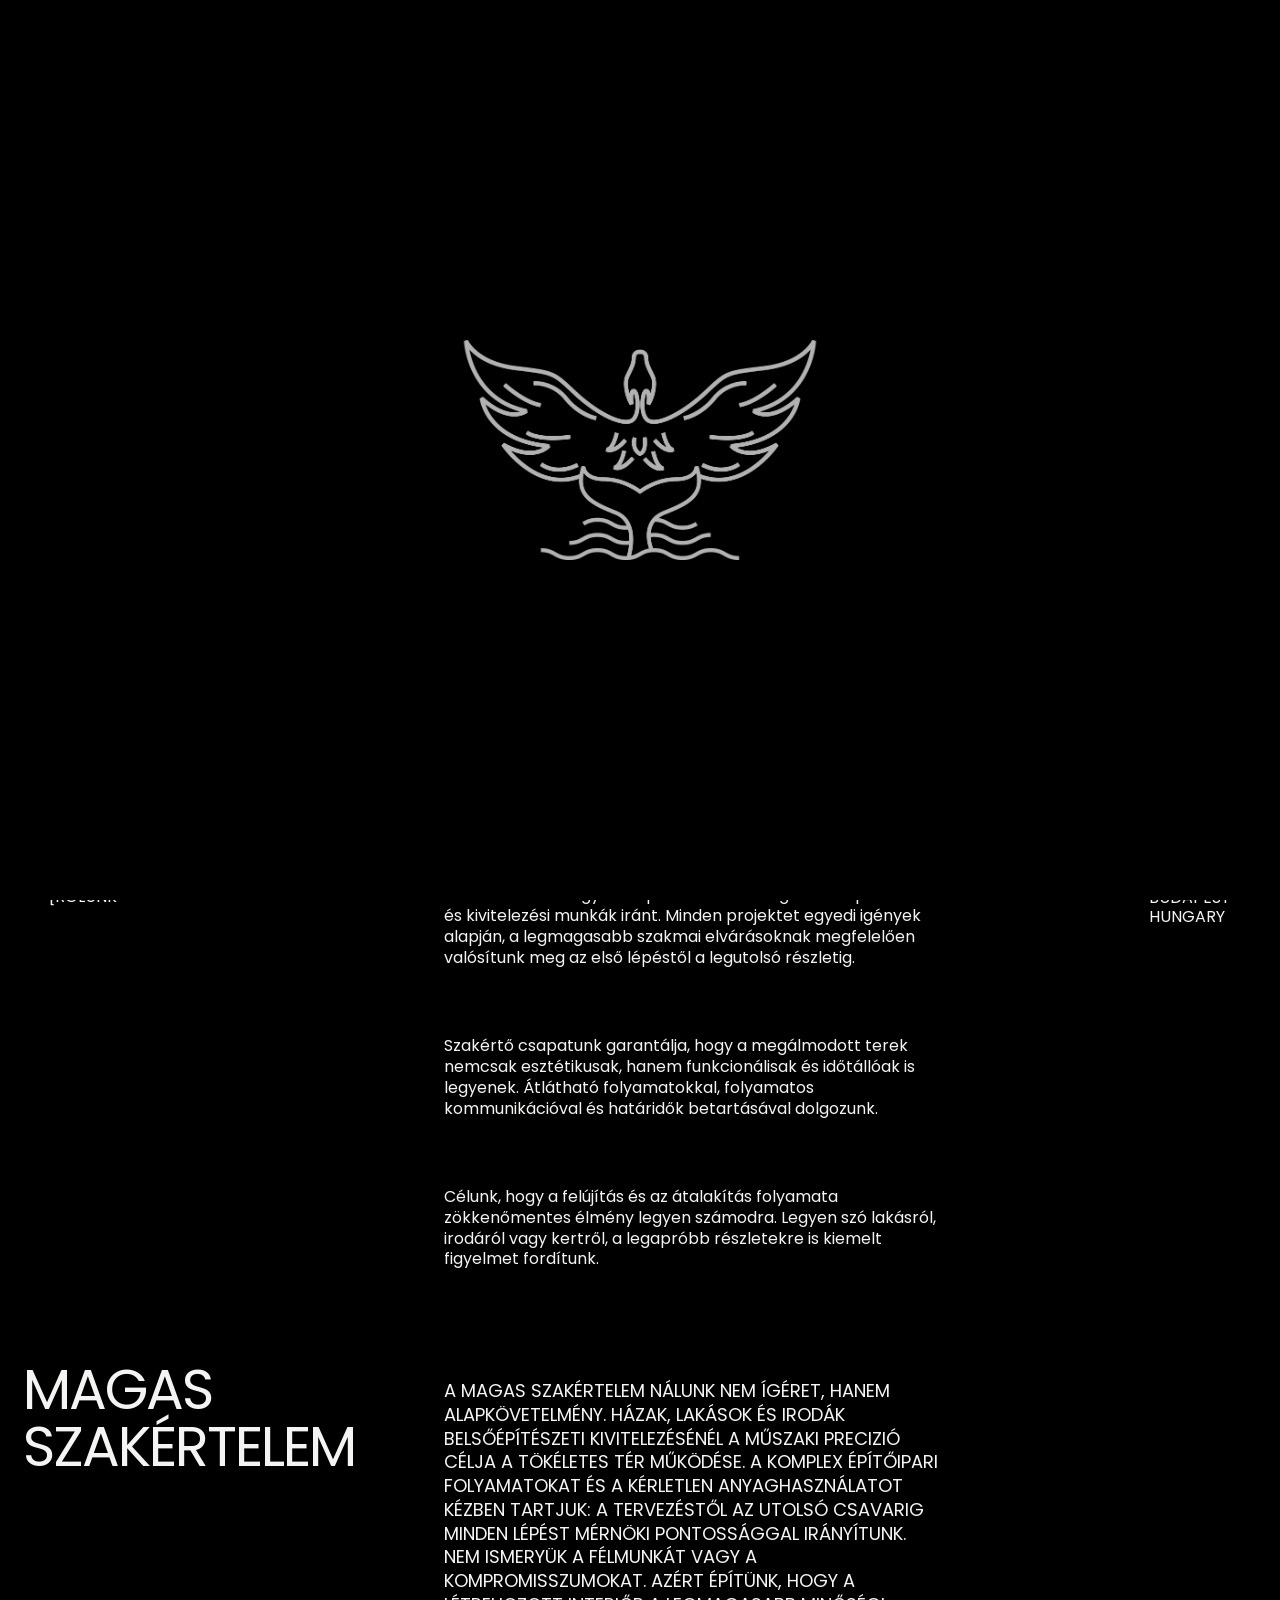
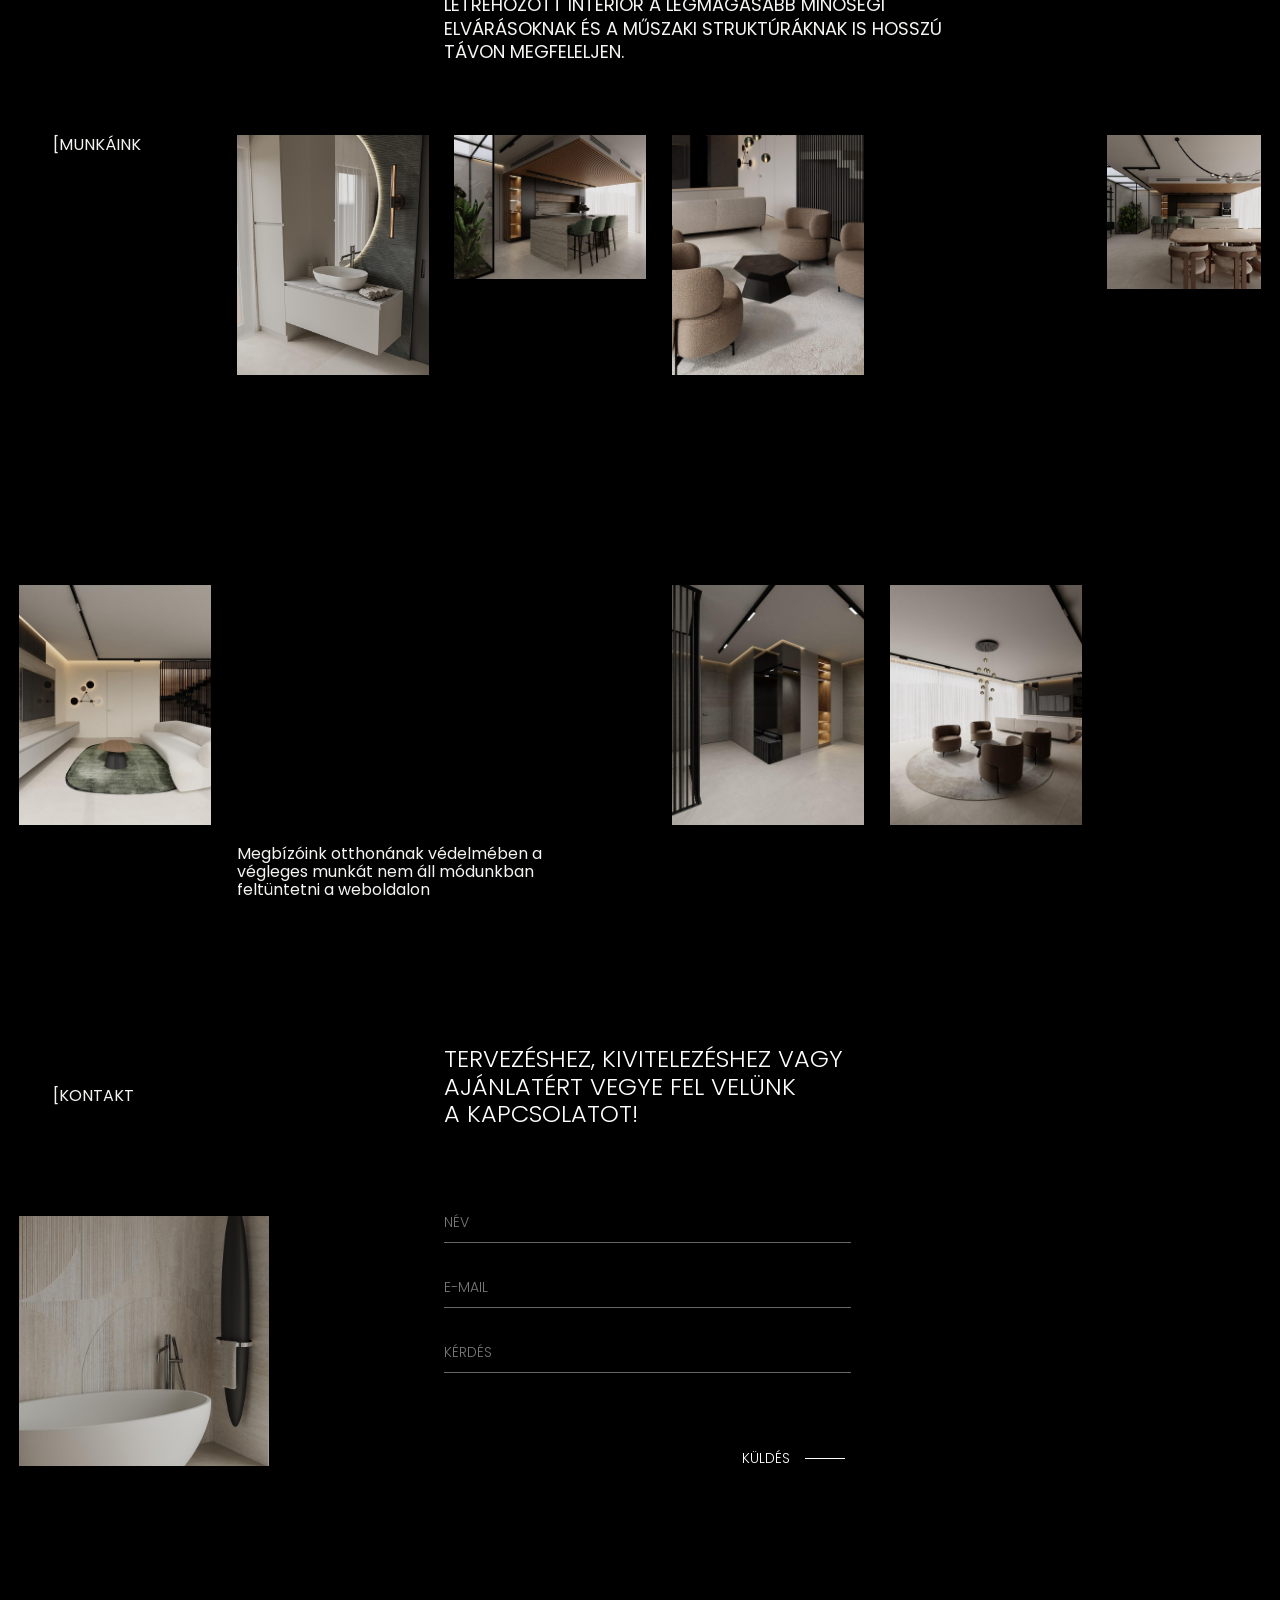
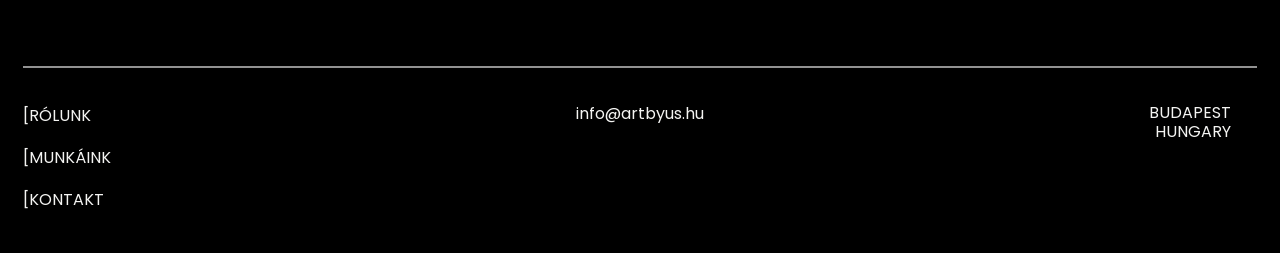
==== index.html @ 6875c6fa "preloader_size_change" ====
<!doctype html>
<html lang="hu">
  <head>
    <meta charset="UTF-8" />
    <meta name="viewport" content="width=device-width, initial-scale=1.0" />
    <meta name="theme-color" content="#000000" />
    <meta
      name="description"
      content="Prémium belsőépítészeti és kivitelezési munkák."
    />
    <title>Artbyus — Kivitelezés</title>
    <link rel="preconnect" href="https://fonts.googleapis.com" />
    <link rel="preconnect" href="https://fonts.gstatic.com" crossorigin />
    <link
      href="https://fonts.googleapis.com/css2?family=Poppins:wght@400;500&display=swap"
      rel="stylesheet"
    />
    <link rel="stylesheet" href="style.css" />
  </head>
  <body class="is-loading">
    <div class="preloader">
    <img src="images/HEX b2b2b2 png logo.png" class="preloader__mark" alt="Betöltés...">
    </div>

    <main>
      <section class="hero" aria-label="Kezdőlap">
        <!-- Cseréld ki az elérési utat a saját képedre! -->
        <img src="images/cover.png" class="asset asset--hero" alt="Főoldal háttérkép">
        <div class="hero__shade" aria-hidden="true"></div>

        <header class="site-header">
  <a class="brand" href="#top" aria-label="Artbyus - kezdőlap">
   
    <img src="images/logo-web-szlogennelkul-feher.svg" alt="Artbyus Logó" class="brand__mark">
  </a>
  <nav class="main-nav" aria-label="Fő navigáció">
    <a href="#rolunk">[RÓLUNK</a>
    <a href="#munkaink">[MUNKÁINK</a>
    <a href="#contact">[KONTAKT</a>
  </nav>
</header>

        <div class="hero__statement" id="top">
          <h1>ALAPOKTÓL A VÉGÉIG. HÁZAK, LAKÁSOK<br />IRODAHELYISÉGEK<span class="dot" aria-hidden="true"></span></h1>
          <p>MI ELKÉSZÍTJÜK ÖNNEK HATÁRIDŐKKEL<br />ÉS REJTETT KÖLTSÉGEK NÉLKÜL<span class="dot" aria-hidden="true"></span></p>
        </div>
      </section>

      <section class="about section" id="rolunk" aria-labelledby="about-label">
        <h2 class="section-label" id="about-label">[RÓLUNK</h2>
        <div class="about__copy copy-column">
          <p>
            Elkötelezettek vagyunk a prémium minőségű belsőépítészeti és kivitelezési munkák iránt. Minden projektet egyedi igények alapján, a legmagasabb szakmai elvárásoknak megfelelően valósítunk meg az első lépéstől a legutolsó részletig.
          </p>
          <p>
            Szakértő csapatunk garantálja, hogy a megálmodott terek nemcsak esztétikusak, hanem funkcionálisak és időtállóak is legyenek. Átlátható folyamatokkal, folyamatos kommunikációval és határidők betartásával dolgozunk.
          </p>
          <p>
            Célunk, hogy a felújítás és az átalakítás folyamata zökkenőmentes élmény legyen számodra. Legyen szó lakásról, irodáról vagy kertről, a legapróbb részletekre is kiemelt figyelmet fordítunk.
          </p>
        </div>
        <p class="location location--about">BUDAPEST<br />HUNGARY</p>
      </section>

      <section class="expertise section" aria-labelledby="expertise-title">
        <h2 class="expertise__title" id="expertise-title">MAGAS<br />SZAKÉRTELEM</h2>
        <p class="expertise__copy copy-column">
          A MAGAS SZAKÉRTELEM NÁLUNK NEM ÍGÉRET, HANEM ALAPKÖVETELMÉNY. HÁZAK, LAKÁSOK ÉS IRODÁK BELSŐÉPÍTÉSZETI KIVITELEZÉSÉNÉL A MŰSZAKI PRECIZIÓ CÉLJA A TÖKÉLETES TÉR MŰKÖDÉSE. A KOMPLEX ÉPÍTŐIPARI FOLYAMATOKAT ÉS A KÉRLETLEN ANYAGHASZNÁLATOT KÉZBEN TARTJUK: A TERVEZÉSTŐL AZ UTOLSÓ CSAVARIG MINDEN LÉPÉST MÉRNÖKI PONTOSSÁGGAL IRÁNYÍTUNK. NEM ISMERYÜK A FÉLMUNKÁT VAGY A KOMPROMISSZUMOKAT. AZÉRT ÉPÍTÜNK, HOGY A LÉTREHOZOTT INTERIŐR A LEGMAGASABB MINŐSÉGI ELVÁRÁSOKNAK ÉS A MŰSZAKI STRUKTÚRÁKNAK IS HOSSZÚ TÁVON MEGFELELJEN.
        </p>
      </section>

      <section class="portfolio section" id="munkaink" aria-labelledby="portfolio-label">
  <h2 class="section-label portfolio__label" id="portfolio-label">[MUNKÁINK</h2>
  <div class="portfolio__grid" aria-label="Munkák képgalériája">
    
    
    <img src="images/565cecf7-5c51-49d3-b300-d4e71d8d6d9b.JPG" class="asset project project--1" alt="Projektkép 1">
    <img src="images/PHOTO-2024-10-02-15-33-32.jpg" class="asset project project--2" alt="Projektkép 2">
    <img src="images/PHOTO-2024-10-02-15-33-33 6.jpg" class="asset project project--3" alt="Projektkép 3">
    <img src="images/PHOTO-2024-10-02-15-33-33.jpg" class="asset project project--4" alt="Projektkép 4">
    <img src="images/0c92886d-3f7a-4b99-bbfa-140351ad6e11.JPG" class="asset project project--5" alt="Projektkép 5">
    
    <p class="portfolio__notice">Megbízóink otthonának védelmében a végleges munkát nem áll módunkban feltüntetni a weboldalon</p>
    
    <img src="images/PHOTO-2024-09-17-15-59-47 3.jpg" class="asset project project--6" alt="Projektkép 6">
    <img src="images/PHOTO-2024-10-02-15-33-33 2.jpg" class="asset project project--7" alt="Projektkép 7">
    
  </div>
</section>

<section class="contact section" id="contact" aria-labelledby="contact-label">
  <h2 class="section-label contact__label" id="contact-label">[KONTAKT</h2>

    <p class="contact__title">
        TERVEZÉSHEZ, KIVITELEZÉSHEZ VAGY<br>
        AJÁNLATÉRT VEGYE FEL VELÜNK<br>
        A KAPCSOLATOT!
    </p>

    <img
        src="images/1ccd54a4-89a5-4cae-b4ff-d10025735e06.JPG"
        class="asset asset--contact"
        alt="Kapcsolati kép"
    >

    <form class="contact-form" id="contact-form" novalidate>

        <div class="form-inputs">

            <div class="form-group">
                <input
                    type="text"
                    id="name"
                    name="name"
                    autocomplete="name"
                    required
                    placeholder=" "
                >
                <label for="name">NÉV</label>
            </div>

            <div class="form-group">
                <input
                    type="email"
                    id="email"
                    name="email"
                    autocomplete="email"
                    required
                    placeholder=" "
                >
                <label for="email">E-MAIL</label>
            </div>

            <div class="form-group question">
                <textarea
                    id="question"
                    name="question"
                    rows="1"
                    required
                    placeholder=" "
                ></textarea>
                <label for="question">KÉRDÉS</label>
            </div>

        </div>

        <p class="form-status" aria-live="polite"></p>

    </form>

    <button type="submit" class="submit-btn" form="contact-form">
        <span>KÜLDÉS</span>
        <i></i>
    </button>

</section>
    </main>

    <footer class="site-footer">
      <div class="site-footer__line"></div>
      <nav class="footer-nav" aria-label="Lábléc navigáció">
        <a href="#rolunk">[RÓLUNK</a>
        <a href="#munkaink">[MUNKÁINK</a>
        <a href="#contact">[KONTAKT</a>
      </nav>
      <a class="footer-email" href="mailto:info@artbyus.hu">info@artbyus.hu</a>
      <p class="location location--footer">BUDAPEST<br />HUNGARY</p>
    </footer>

    <script src="script.js"></script>
  </body>
</html>
---- style.css ----
:root {
  --black: #000;
  --white: #f4f4f2;
  --muted: #767676;
  --page-pad: 20px;
  --copy-start: 34.72vw;
}

* {
  box-sizing: border-box;
}

html {
  scroll-behavior: smooth;
  background: var(--black);
}

body {
  min-width: 320px;
  margin: 0;
  overflow-x: hidden;
  background: var(--black);
  color: var(--white);
  font-family: "Poppins", Arial, sans-serif;
  font-size: 16px;
  font-weight: 400;
  line-height: 1.32;
}

body.is-loading {
  overflow: hidden;
}

a {
  color: inherit;
  text-decoration: none;
}

button,
input,
textarea {
  font: inherit;
}

/* =========================================================
   BETÖLTŐ (PRELOADER) HÁTTÉR ÉS ÁTTŰNÉS
========================================================= */

.preloader {
  position: fixed;
  z-index: 1000;
  inset: 0;
  display: grid;
  place-items: center;
  background: #000000;
  opacity: 1;
  visibility: visible;
  /* Kicsit hosszabb, 1.2 másodperces sötétedés az extra drámai hatásért */
  transition: opacity 1.2s ease-in-out, visibility 1.2s ease-in-out;
}

body.is-ready .preloader {
  opacity: 0;
  visibility: hidden;
  pointer-events: none;
}

/* =========================================================
   A LOGÓ (MARK) ANIMÁCIÓI (KIRAJZOLÓDÓ / FELFEDŐ HATÁS)
========================================================= */

.preloader__mark {
  width: 360px; 
  min-height: 100px; 
  opacity: 0; 
  
  /* Ez a CSS Maszk hozza létre a finom, "kirajzolódó" hatást 
     anélkül, hogy módosítanád a HTML-ben lévő img taget */
  -webkit-mask-image: linear-gradient(60deg, black 40%, rgba(0,0,0,0) 80%);
  mask-image: linear-gradient(60deg, black 40%, rgba(0,0,0,0) 80%);
  -webkit-mask-size: 300% 100%;
  mask-size: 300% 100%;
  -webkit-mask-position: 100% 0;
  mask-position: 100% 0;

  /* Az animáció 2.5 másodperc alatt fut le */
  animation: logo-reveal-mask 2.5s ease-in-out forwards; 
  
  /* Kilépő effektek (méret és elmosódás) */
  transition: 
    transform 0.9s cubic-bezier(0.5, 0, 0.2, 1), 
    filter 0.7s ease-in, 
    opacity 0.7s ease-in;
}

/* KILÉPŐ ANIMÁCIÓ (Látványos eltűnés: robbanásszerű nagyítás és blur) */
body.is-ready .preloader__mark {
  transform: scale(2.2) !important; 
  filter: blur(15px) !important;    
  opacity: 0 !important;
}

/* =========================================================
   KULCSKOCKÁK (KEYFRAMES) A PRELOADERHEZ
========================================================= */

@keyframes logo-reveal-mask {
  0% { 
    opacity: 0; 
    /* A maszk teljesen letakarja a képet */
    -webkit-mask-position: 100% 0;
    mask-position: 100% 0;
    transform: scale(0.95); 
  }
  15% { 
    opacity: 1; /* A kép láthatóvá válik, de a maszk még takarja */
  }
  85% { 
    /* A maszk lassan végighúzódik a logón, felfedve azt */
    -webkit-mask-position: 0% 0;
    mask-position: 0% 0;
    transform: scale(1); 
  }
  100% { 
    opacity: 1; 
    -webkit-mask-position: 0% 0;
    mask-position: 0% 0;
    transform: scale(1); 
  }
}

/* =========================================================
   WEBOLDAL TÖBBI RÉSZE
========================================================= */

.asset {
  overflow: hidden;
  background-color: #1a1a1a;
  background-image: linear-gradient(125deg, #292929 0%, #161616 55%, #363636 100%);
  background-position: center;
  background-repeat: no-repeat;
  background-size: cover;
}

.hero {
  position: relative;
  height: 848px;
  overflow: hidden;
}

.asset--hero {
  position: absolute;
  inset: 0;
  background-image: linear-gradient(120deg, #191919 0%, #34302d 53%, #1d1c1b 100%);
  width: 100%;
  height: 100%;
  object-fit: cover;
  z-index: 0;
}

.hero__shade {
  position: absolute;
  inset: 0;
  background: linear-gradient(180deg, rgb(0 0 0 / 22%) 0%, rgb(0 0 0 / 20%) 52%, rgb(0 0 0 / 43%) 100%);
}

.site-header {
  position: relative;
  z-index: 1;
  display: flex;
  align-items: center;
  justify-content: space-between;
  padding: 50px 19px 0 15px;
}

.brand {
  display: inline-flex;
  align-items: center;
  gap: 7px;
  font-size: 12px;
  letter-spacing: .02em;
}

.brand__mark {
  width: 130px;
  height: auto;
  margin-left: 30px;
}

.main-nav {
  display: flex;
  align-items: center;
  gap: 37px;
  font-size: 14px;
  margin-right: 30px;
}

.main-nav a,
.footer-nav a {
  transition: color 160ms ease;
}

.main-nav a:hover,
.main-nav a:focus-visible,
.footer-nav a:hover,
.footer-nav a:focus-visible {
  color: #9e9e9e;
}

/* =========================================================
   FŐKÉP SZÖVEGEI (HERO STATEMENT)
========================================================= */

/* =========================================================
   FŐKÉP SZÖVEGEI (HERO STATEMENT) - KÖZÉPRE ZÁRT, LÉPCSŐZETES
========================================================= */

/* =========================================================
   FŐKÉP SZÖVEGEI (HERO STATEMENT) - OKOS, RESZPONZÍV ELRENDEZÉS
========================================================= */

/* =========================================================
   FŐKÉP SZÖVEGEI (HERO STATEMENT) - GOLYÓÁLLÓ ELRENDEZÉS
========================================================= */

/* =========================================================
   FŐKÉP SZÖVEGEI (HERO STATEMENT) - KÖZÉPRE IGAZÍTOTT DOBOZ
========================================================= */

.hero__statement {
  position: absolute;
  z-index: 1;
  
  /* 1. LEJJEBB VIVÉS: Itt tudod szabályozni, mennyire legyen lent (pl. 70%, 75%) */
  top: 77%; 
  
  /* 2. KÖZÉPRE IGAZÍTÁS: A bal szélét a képernyő közepére toljuk... */
  left: 50%; 
  
  /* ...majd a saját szélességének felével visszahúzzuk balra. Ez a tökéletes középre zárás titka! */
  transform: translate(-50%, -50%); 
  
  pointer-events: none;
  text-transform: uppercase;
  
  display: flex;
  flex-direction: column;
  gap: 0.5vw;
  
  /* Garantálja, hogy a dobozon belül a szövegek balra zártak maradjanak, 
     így nem esik szét az alsó sor eltolása! */
  align-items: flex-start;
  
  /* A doboz pontosan akkora lesz, mint a benne lévő szöveg */
  width: max-content; 
}

.hero__statement h1,
.hero__statement p {
  position: relative; 
  margin: 0 !important;
  font-weight: 400;
  font-size: 3.58vw; /* Arányos méret */
  line-height: 1.05;
  letter-spacing: -.035em;
  white-space: nowrap; /* Tilos a sortörés! */
}

.hero__statement p {
  margin-left: 9.6em !important; /* A lépcsőzetes eltolás marad */
}

.dot {
  display: inline-block;
  width: .8em;
  height: .8em;
  margin-left: .1em;
  border-radius: 50%;
  background: currentColor;
  vertical-align: -.025em;
}

.section {
  position: relative;
}

.section-label {
  margin: 0;
  margin-left: 30px;
  padding: 0;
  font-size: 16px;
  font-weight: 400;
  line-height: 1.2;
}

.copy-column {
  width: min(100% - var(--copy-start) - 13vw, 500px);
  margin-left: var(--copy-start);
}

.about {
  min-height: 491px;
  padding-top: 27px;
  margin-top: 10px;
}

.about .section-label {
  position: absolute;
  top: 29px;
  left: 19px;
}

.about__copy {
  font-size: 16px;
  line-height: 1.31;
}

.about__copy p {
  margin: 0;
}

.about__copy p + p {
  margin-top: 67px;
}

.location {
  margin: 0;
  margin-right: 30px;
  font-size: 16px;
  line-height: 1.2;
}

.location--about {
  position: absolute;
  top: 30px;
  right: 19px;
}

.expertise {
  min-height: 316px;
  padding-top: 12px;
}

.expertise__title {
  position: absolute;
  top: 12px;
  left: 23px;
  margin: 0;
  font-size: 56px;
  font-weight: 400;
  line-height: 1.02;
  letter-spacing: -.035em;
}

.expertise__copy {
  font-size: 18px;
  line-height: 1.32;
  text-transform: uppercase;
}

/* =========================================================
   PORTFÓLIÓ RÉSZ (KÉPEK ÚJ, MINTA ALAPJÁN KÉSZÜLT RÁCSA)
========================================================= */

.portfolio {
  min-height: 951px;
  padding-top: 0;
}

.portfolio__label {
  position: absolute;
  z-index: 1;
  top: 70px;
  left: 23px;
}

.portfolio__grid {
  position: relative;
  height: 809px;
}

.project,
.portfolio__notice {
  position: absolute;
}

/* 
  KÉPEK EGYSÉGESÍTÉSE
  Ez garantálja, hogy a képek kitöltik a számukra kijelölt helyet
  torzulás és nyúlás nélkül.
*/
/* 
  KÉPEK EGYSÉGESÍTÉSE ÉS HOVER EFFEKT
  Ez garantálja, hogy a képek kitöltik a helyet, és interaktívak lesznek.
*/
.project {
  object-fit: cover;
  transition: transform 0.4s ease-out, box-shadow 0.4s ease-out; /* Finom, lágy átmenet az animációhoz */
  cursor: pointer; /* Az egér mutatóvá változik, jelezve az interakciót */
}

/* HOVER: Amikor ráviszed az egeret a képre */
.project:hover {
  transform: scale(1.05); /* 5%-os nagyítás, amitől előre jön a kép */
  box-shadow: 0 15px 30px rgba(0, 0, 0, 0.6); /* Drámai árnyék, ami mélységet ad */
  z-index: 10; /* Kiemeli a megcélzott képet a többi fölé */
}

/* --- FELSŐ SOR --- */

/* 1. OSZLOP: Álló portré */
.project--1 {
  top: 70px; /* Egy vonalban a MUNKÁINK felirattal */
  left: 18.5vw;
  width: 15vw;
  aspect-ratio: 4 / 5;
}

/* 2. OSZLOP: Szélesebb tájkép */
.project--2 {
  top: 70px; /* Lecsúsztattuk a többivel egy vonalba */
  left: 35.5vw;
  width: 15vw;
  aspect-ratio: 4 / 3;
}

/* 3. OSZLOP: Álló portré */
.project--3 {
  top: 70px; /* Egy vonalban a MUNKÁINK felirattal */
  left: 52.5vw;
  width: 15vw;
  aspect-ratio: 4 / 5;
}

/* 4. OSZLOP (jobb szél): Négyzetesebb kép */
.project--4 {
  top: 70px; /* Lecsúsztattuk a többivel egy vonalba */
  left: 86.5vw;
  width: 12vw; 
  aspect-ratio: 1 / 1;
}

/* --- ALSÓ SOR --- */

/* 0. OSZLOP (Bal szél, [MUNKÁINK] felirat alatt) */
.project--5 {
  top: 520px;
  left: 1.5vw;
  width: 15vw;
  aspect-ratio: 4 / 5;
}

/* 1. OSZLOP ALATT (Felirat, pontosan az 1. kép vonalában) */
.portfolio__notice {
  top: 780px; 
  left: 18.5vw;
  width: 320px;
  margin: 0;
  font-size: 16px;
  line-height: 1.13;
}

/* 3. OSZLOP (Hajszálpontosan a 3. kép alatt) */
.project--6 {
  top: 520px;
  left: 52.5vw;
  width: 15vw;
  aspect-ratio: 4 / 5;
}

/* 4. OSZLOP (Közvetlenül a 6. kép mellett) */
.project--7 {
  top: 520px;
  left: 69.5vw;
  width: 15vw;
  aspect-ratio: 4 / 5;
}


/* =========================================================
   LÁBLÉC ÉS EGYÉB BEÁLLÍTÁSOK
========================================================= */

.site-footer {
  position: relative;
  min-height: 187px;
  padding: 0 23px
}

.site-footer__line {
  height: 2px;
  background: #929292;
  margin: 0 auto;
  width: 100%
  
}

.footer-nav {
  display: flex;
  flex-direction: column;
  gap: 21px;
  margin-top: 37px;
  font-size: 16px;
}

.footer-email {
  position: absolute;
  top: 37px;
  left: 50%;
  font-size: 16px;
  transform: translateX(-50%);
}

.location--footer {
  position: absolute;
  top: 37px;
  right: 19px;
  text-align: right;
}

@media (max-width: 799px) {
  :root {
    --page-pad: 20px;
    --copy-start: 96px;
  }

  body {
    font-size: 12px;
  }

  .hero {
    height: 651px;
  }

  .asset--hero {
    background-image: linear-gradient(150deg, #26211f 0%, #151515 60%, #45413e 100%);
  }

  .site-header {
    padding: 80px 20px 0;
  }

  .brand {
    gap: 5px;
    font-size: 10px;
  }

  .brand__mark {
    width: 28px;
    height: 28px;
  }

  .main-nav {
    gap: 23px;
    font-size: 11px;
  }

  .hero__statement h1,
  .hero__statement p {
    left: 20px;
    font-size: 20px;
    line-height: 1;
    letter-spacing: -.04em;
  }

  .hero__statement h1 {
    top: 540px;
  }

  .hero__statement p {
    top: 589px;
  }

  .copy-column {
    width: calc(100% - 116px);
    margin-left: var(--copy-start);
  }

  .about {
    min-height: 381px;
    padding-top: 19px;
  }

  .about .section-label {
    top: 22px;
    left: 20px;
  }

  .about__copy {
    font-size: 12px;
    line-height: 1.32;
  }

  .about__copy p + p {
    margin-top: 28px;
  }

  .location--about {
    display: none;
  }

  .expertise {
    min-height: 336px;
    padding-top: 6px;
  }

  .expertise__title {
    position: static;
    margin-left: 19px;
    font-size: 18px;
    line-height: 1.23;
    letter-spacing: -.04em;
  }

  .expertise__copy {
    width: calc(100% - 55px);
    margin: 22px 20px 0;
    font-size: 13px;
    line-height: 1.31;
  }

  .portfolio {
    min-height: 650px;
    padding-top: 0;
  }

  .portfolio__label {
    top: 0;
    left: 20px;
  }

  .portfolio__grid {
    position: static;
    display: grid;
    grid-template-columns: 156px 142px 171px;
    grid-template-rows: 262px 196px 1fr;
    gap: 26px 12px;
    width: max-content;
    height: auto;
    padding-top: 5px;
  }

  .project,
  .portfolio__notice {
    position: static;
  }

  .project--1 {
    grid-column: 1;
    grid-row: 1;
    width: 156px;
    height: 195px;
    margin: 47px 0 0 14px;
  }

  .project--2 {
    grid-column: 2;
    grid-row: 1;
    width: 142px;
    height: 176px;
    margin: 0 0 0 13px;
  }

  .project--3 {
    grid-column: 3;
    grid-row: 1;
    width: 171px;
    height: 214px;
    margin: 47px 0 0 6px;
  }

  .project--4 {
    display: none;
  }

  .project--5,
  .project--6,
  .project--7 {
    grid-row: 2;
    width: 157px;
    height: 196px;
    margin: 0;
  }

  .project--5 {
    grid-column: 1;
    margin-left: 13px;
  }

  .project--6 {
    grid-column: 2;
    justify-self: start;
    margin-left: 6px;
  }

  .project--7 {
    grid-column: 3;
    justify-self: start;
    margin-left: 13px;
  }

  .portfolio__notice {
    grid-column: 1 / 3;
    grid-row: 3;
    align-self: start;
    width: 180px;
    margin: -4px 0 0 14px;
    font-size: 10px;
    line-height: 1.08;
    text-transform: uppercase;
  }
}

@media (max-width: 360px) {
  .main-nav { gap: 17px; }
  .hero__statement h1,
  .hero__statement p { font-size: 16px; }
}

@media (prefers-reduced-motion: reduce) {
  html { scroll-behavior: auto; }
  .main-nav a,
  .footer-nav a,
  .contact-form button i { animation: none; transition: none; }
}

/* =========================================================
   CONTACT SZEKCIÓ (TISZTÍTOTT, EGYSÉGESÍTETT)
========================================================= */

.contact {
    position: relative;
    min-height: 650px;
    padding-top: 29px; /* Ugyanaz a térköz, mint a [RÓLUNK szekciónál */
    padding-bottom: 100px;
}

/* --- 1. BAL OSZLOP: JELÖLŐ ÉS KÉP --- */

.contact__label {
    position: absolute;
  z-index: 1;
  top: 70px;
  left: 23px;
}

.asset--contact {
    position: absolute;
    top: 200px; /* Szemre beállítva a fő cím alá */
    left: 19px; /* Egy vonalban a [CONTACT felirattal */
    width: 250px;
    height: 250px;
    object-fit: cover;
}

/* --- 2. JOBB OSZLOP: CÍM, FORM, GOMB --- */

.contact__title {
    width: min(100% - var(--copy-start) - 8vw, 650px);
    margin-left: var(--copy-start); /* EZ teszi egy vonalba a fenti szövegekkel! */
    margin-top: 0;
    margin-bottom: 80px; /* Távolság a formtól */

    font-family: "Poppins", sans-serif;
    font-size: 24px;
    font-weight: 300;
    line-height: 1.15;
    color: #ffffff;
}

.contact-form {
    width: min(100% - var(--copy-start) - 9.5vw, 407px);
    margin-left: var(--copy-start); /* Szintén a jobb oszlopba kerül */
    position: relative;
}

/* ---------------------------------------------------------
   INPUTOK ÉS LEBEGŐ FELIRATOK
--------------------------------------------------------- */
.form-inputs {
    width: 100%;
    display: flex;
    flex-direction: column;
    gap: 30px; /* Távolság a mezők között */
}

.form-group {
    position: relative;
    width: 100%;
    height: 35px;
}

.form-group input,
.form-group textarea {
    position: absolute;
    left: 0;
    bottom: 0;
    width: 100%;
    height: 30px;
    padding: 0;
    background: transparent;
    border: none;
    border-bottom: 1px solid #666666; /* Finomabb vonal */
    outline: none;
    border-radius: 0;
    color: #ffffff;
    font-family: "Poppins", sans-serif;
    font-size: 14px;
    font-weight: 300;
    transition: border-color 0.3s ease;
}

.form-group textarea {
    resize: none;
    padding-top: 10px;
}

.form-group label {
    position: absolute;
    left: 0;
    top: 5px;
    margin: 0;
    color: #777777;
    font-family: "Poppins", sans-serif;
    font-size: 14px;
    font-weight: 300;
    pointer-events: none;
    transition: top 0.2s ease, font-size 0.2s ease, color 0.2s ease;
}

/* Lebegő felirat effektek fókuszáláskor */
.form-group input:focus + label,
.form-group input:not(:placeholder-shown) + label,
.form-group textarea:focus + label,
.form-group textarea:not(:placeholder-shown) + label {
    top: -15px;
    font-size: 10px;
    color: #ffffff;
}

.form-group input:focus,
.form-group textarea:focus {
    border-bottom-color: #ffffff;
}

/* ---------------------------------------------------------
   KÜLDÉS GOMB & FORM STÁTUSZ
--------------------------------------------------------- */
.submit-btn {
    width: min(100% - var(--copy-start) - 9.5vw, 407px);
    margin-left: var(--copy-start);
    margin-top: 40px;
    display: flex;
    justify-content: flex-end; /* A form jobb széléhez igazítja a gombot (kép alapján) */
    align-items: center;
    gap: 15px;
    background: none;
    border: none;
    color: #fff;
    font-family: "Poppins", sans-serif;
    font-size: 14px;
    font-weight: 300;
    cursor: pointer;
}

.submit-btn span {
    transition: transform 0.3s ease, color 0.3s ease;
}

.submit-btn i {
    display: block;
    width: 40px;
    height: 1px;
    background-color: #fff;
    transition: width 0.3s ease, background-color 0.3s ease;
}

.submit-btn:hover span {
    transform: translateX(-5px); /* Enyhén balra csúszik */
    color: #aaaaaa;
}

.submit-btn:hover i {
    width: 60px;
    background-color: #aaaaaa;
}

.form-status {
    width: min(100% - var(--copy-start) - 9.5vw, 407px);
    margin-left: var(--copy-start);
    margin-top: 15px;
    min-height: 20px;
    color: #a2a2a2;
    font-size: 12px;
}

/* =========================================================
   MOBIL NÉZET (MINDEN 800PX ALATTI KÉPERNYŐRE)
========================================================= */
@media (max-width: 799px) {
  /* Alapok és térközök nullázása mobilon */
  :root {
    --page-pad: 20px;
    --copy-start: 20px; /* Megszüntetjük a hatalmas bal margót! */
  }

  body {
    font-size: 14px;
  }

  /* --- HERO (FŐKÉP) ÉS FEJLÉC --- */
  /* --- HERO (FŐKÉP) ÉS FEJLÉC --- */
  .hero {
    height: 100vh;
    min-height: auto;
  }

  .site-header {
    padding: 30px 20px 0;
    flex-direction: row; /* EGYMÁS MELLETT! Ez teszi egy sorba őket */
    align-items: center; /* Függőlegesen középre igazítja a logót és a menüt */
    justify-content: space-between; /* A logót balra, a menüt jobbra tolja */
    gap: 15px;
  }

  .brand {
    gap: 10px;
  }

  .brand__mark {
    width: 100px; /* Kicsit kisebbre vettük, hogy maradjon hely a menünek */
    height: auto;
    margin-left: 0;
  }

  .main-nav {
    margin-right: 0;
    gap: 12px; /* Kicsit szorosabb, hogy kiférjen */
    font-size: 11px; /* Kisebb betű, hogy egy sorban maradjon mobilon is */
    width: auto; /* Levettük a 100%-ot, így befér a logó mellé */
    justify-content: flex-end;
    flex-wrap: nowrap; /* Megtiltjuk, hogy új sorba törjön */
  }

  /* --- FŐKÉP SZÖVEGEI MOBILON --- */
  .hero__statement {
    top: 130px; 
    bottom: auto; 
    left: 20px; /* Szigorúan a bal szélhez igazítva (20px margóval) */
    right: 20px;
    width: auto;
    transform: none;
    align-items: flex-start; /* Szigorúan balra zárja a dobozokat */
    gap: 15px; 
  }

  .hero__statement h1,
  .hero__statement p {
    font-size: 4.6vw; 
    line-height: 1.15;
    letter-spacing: -.03em;
    white-space: nowrap; 
    align-self: flex-start; /* Szigorúan balra zárva */
    text-align: left; /* A belső szöveg is balra zárt */
  }

  .hero__statement p {
    margin-left: 0 !important; /* Semmilyen behúzás nem lesz mobilon */
  }
  
  /* --- ÁLTALÁNOS SZEKCIÓ BEÁLLÍTÁSOK --- */
  .section-label,
  .about .section-label {
    position: relative !important; /* Levesszük a lebegést (absolute) */
    top: auto !important;
    left: auto !important;
    margin-left: 0;
    margin-bottom: 25px; /* Szép szellős térköz a cím és a szöveg közé */
  }

  .copy-column {
    width: 100%;
    margin-left: 0;
  }

  /* --- RÓLUNK SZEKCIÓ --- */
  .about {
    min-height: auto;
    padding: 60px 20px;
    margin-top: 0;
  }
  .about__copy {
    font-size: 14px;
    line-height: 1.4;
  }
  .about__copy p + p {
    margin-top: 20px;
  }
  .location--about {
    display: none; /* Mobilon elrejtjük a zavaró jobb felső helyszínt */
  }

  /* --- SZAKÉRTELEM SZEKCIÓ --- */
  .expertise {
    min-height: auto;
    padding: 20px 20px 60px;
  }
  .expertise__title {
    position: static;
    margin: 0 0 20px 0;
    font-size: 32px;
    line-height: 1.1;
  }
  .expertise__copy {
    width: 100%;
    margin: 0;
    font-size: 14px;
    line-height: 1.4;
  }
  /* =========================================================
   MUNKÁINK – MOBIL LAPOZÓS GALÉRIA
========================================================= */

.portfolio {
  position: relative !important;
  min-height: auto;

  padding: 40px 0 80px 0 !important;

  overflow: hidden;
}

.portfolio__label {
  position: relative !important;

  top: auto !important;
  left: auto !important;

  margin: 0 20px 25px 20px !important;
}


/* =========================================================
   VÍZSZINTES GALÉRIA
========================================================= */

.portfolio__grid {
  position: relative !important;

  display: flex !important;
  flex-wrap: nowrap !important;

  width: 100% !important;
  height: auto !important;

  overflow-x: auto !important;
  overflow-y: hidden !important;

  gap: 15px !important;

  padding: 0 20px 15px 20px !important;
  margin: 0 !important;

  /* Csak vízszintes görgetés */
  touch-action: pan-x;

  /* Lapozás */
  scroll-snap-type: x mandatory;

  -webkit-overflow-scrolling: touch;

  /* Scrollbar elrejtése */
  scrollbar-width: none;
}

.portfolio__grid::-webkit-scrollbar {
  display: none;
}


/* =========================================================
   GALÉRIA KÉPEI
========================================================= */

.project {
  position: relative !important;

  flex: 0 0 calc(100vw - 70px) !important;

  width: calc(100vw - 70px) !important;
  height: auto !important;

  aspect-ratio: 4 / 5 !important;

  margin: 0 !important;

  top: auto !important;
  left: auto !important;

  object-fit: cover !important;

  scroll-snap-align: start !important;
  scroll-snap-stop: always;
}


/* Minden projekt látható mobilon */

.project--1,
.project--2,
.project--3,
.project--4,
.project--5,
.project--6,
.project--7 {
  display: block !important;
}


/* =========================================================
   LEÍRÁS – A GALÉRIA ALATT
========================================================= */

.portfolio__notice {
  position: relative !important;

  display: block !important;

  width: auto !important;
  max-width: 320px !important;

  margin: 30px 20px 0 20px !important;

  padding: 0 !important;

  font-size: 12px !important;
  line-height: 1.4 !important;

  text-align: left !important;

  white-space: normal !important;

  /* NEM része a slidernek */
  left: auto !important;
  right: auto !important;
  top: auto !important;
  bottom: auto !important;
}

.portfolio__notice {
  display: none !important;
  visibility: hidden !important;
  height: 0 !important;
  width: 0 !important;
  margin: 0 !important;
  padding: 0 !important;
  overflow: hidden !important;
}
  
  /* --- CONTACT SZEKCIÓ --- */
  .contact {
    min-height: auto;
    padding: 60px 20px;
  }
  .contact__label {
    margin-bottom: 30px;
  }
  .contact__title {
    width: 100%;
    margin: 0 0 40px 0;
    font-size: 26px;
  }
  .asset--contact {
    position: relative;
    top: auto;
    left: auto;
    width: 100%;
    height: auto;
    aspect-ratio: 1/1;
    margin: 0 0 40px 0;
  }
  .contact-form,
  .submit-btn,
  .form-status {
    width: 100%;
    margin-left: 0;
  }
  .submit-btn {
    margin-top: 30px;
    justify-content: flex-start;
  }

  /* --- LÁBLÉC --- */
  .site-footer {
    min-height: auto;
    padding: 40px 20px;
    margin-left: 0;
    display: flex;
    flex-direction: column;
    align-items: center;
    gap: 30px;
  }
  .site-footer__line {
    width: 100%;
    margin: 0;
  }
  .footer-nav {
    margin-top: 0;
    align-items: center;
  }
  .footer-email,
  .location--footer {
    position: static; /* Középre rendezve mindent */
    transform: none;
    text-align: center;
    margin: 0;
  }
}

/* =========================================================
   EXTRA KIS KÉPERNYŐK (Pl. iPhone SE) ÉS MOZGÁS KONTROLL
========================================================= */
@media (max-width: 360px) {
  .hero__statement h1,
  .hero__statement p { 
    font-size: 22px; 
  }
}

@media (prefers-reduced-motion: reduce) {
  html { scroll-behavior: auto; }
  .main-nav a,
  .footer-nav a,
  .contact-form button i { animation: none; transition: none; }
}
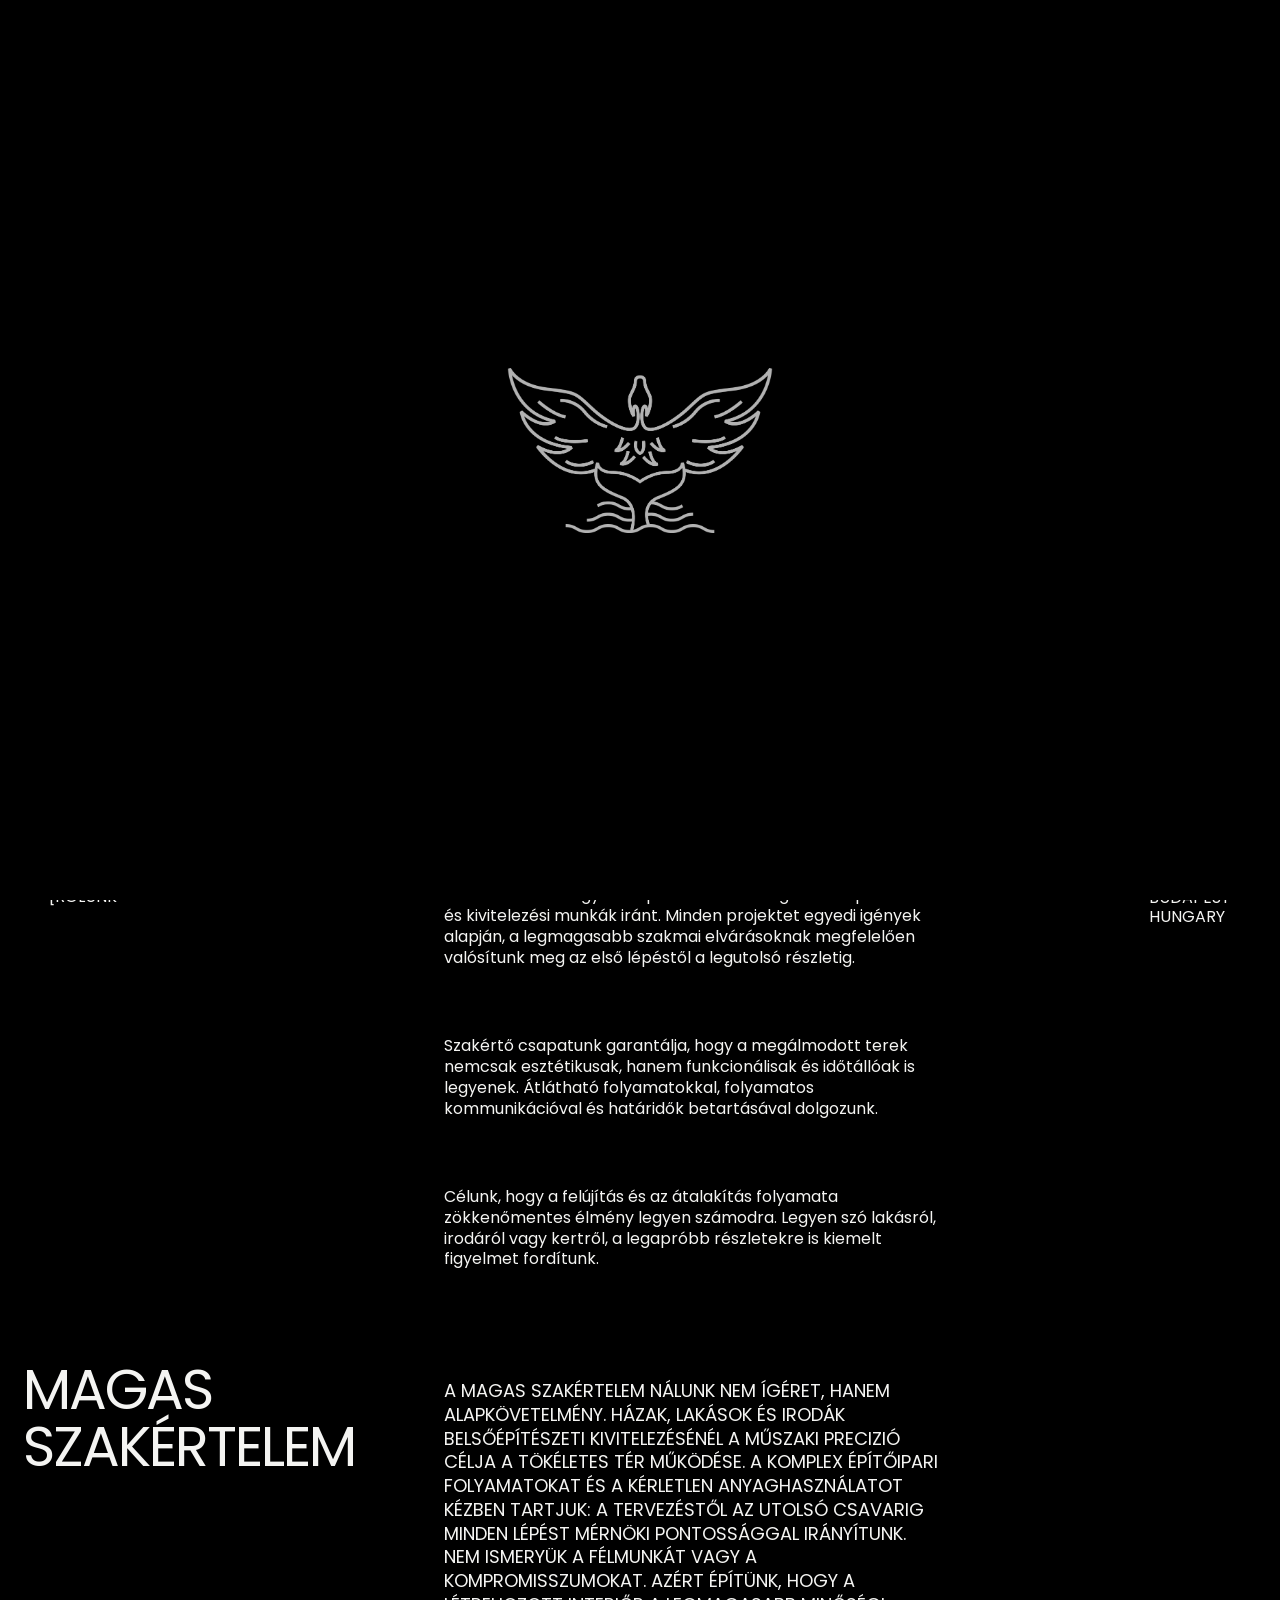
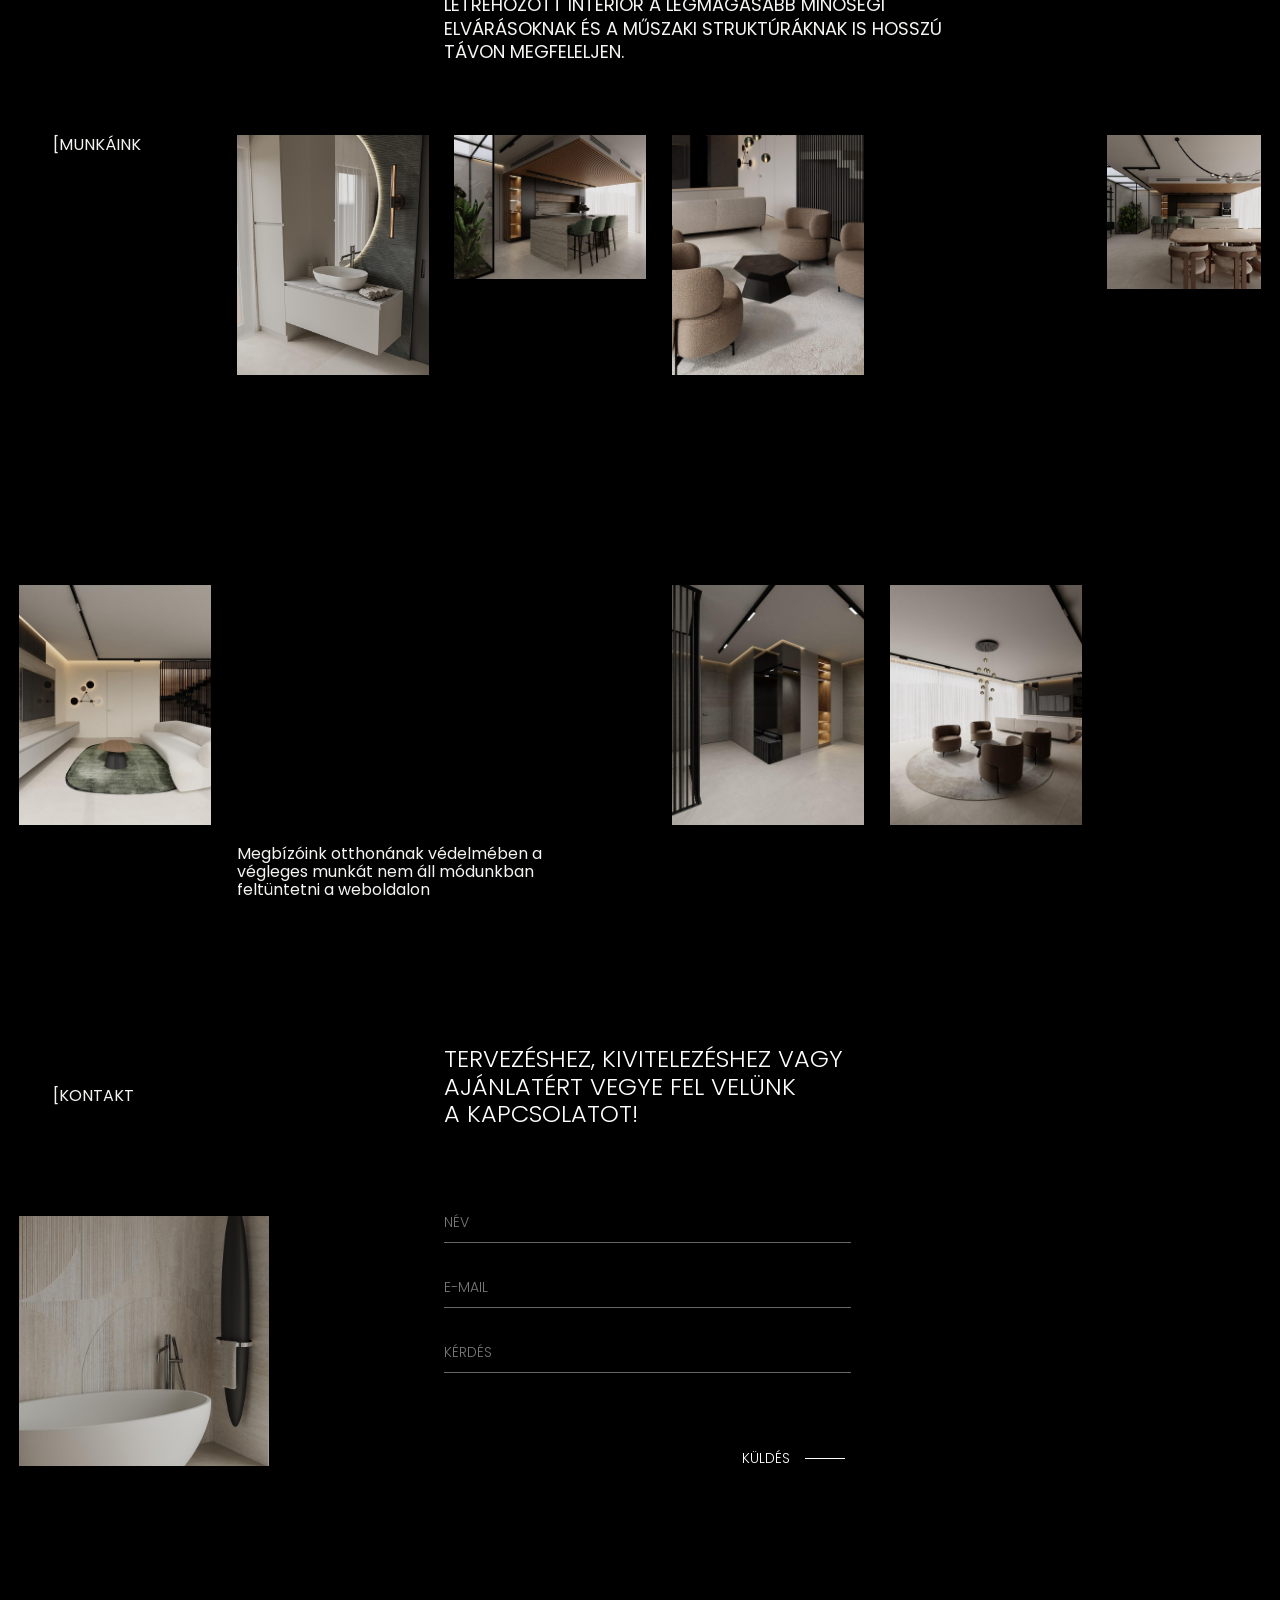
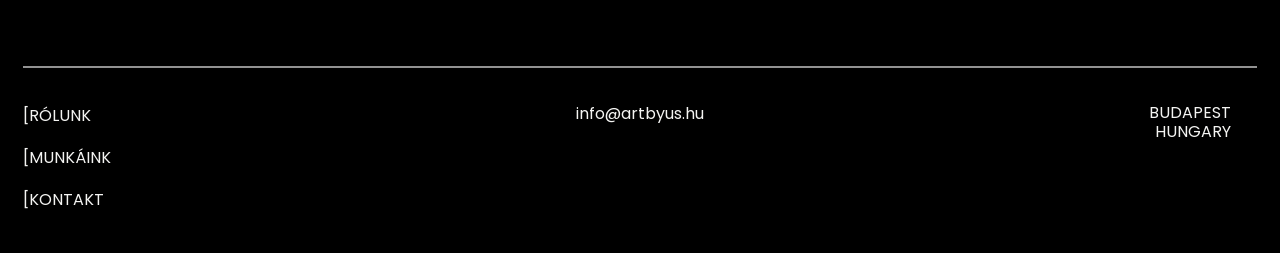
==== commit 78d0336f: "form_sender" ====
--- a/index.html
+++ b/index.html
@@ -103,7 +103,19 @@
         alt="Kapcsolati kép"
     >
 
-    <form class="contact-form" id="contact-form" novalidate>
+    <form class="contact-form" id="contact-form" novalidate action="https://api.web3forms.com/submit" method="post">
+
+      <input
+        type="hidden"
+        name="access_key"
+        value="e9fefd36-470e-434b-83be-b85af649d451"
+    >
+
+    <input
+        type="hidden"
+        name="subject"
+        value="Új üzenet a weboldalról"
+    >
 
         <div class="form-inputs">
 
@@ -134,7 +146,7 @@
             <div class="form-group question">
                 <textarea
                     id="question"
-                    name="question"
+                    name="message"
                     rows="1"
                     required
                     placeholder=" "
--- a/style.css
+++ b/style.css
@@ -70,8 +70,8 @@
 ========================================================= */
 
 .preloader__mark {
-  width: 360px; 
-  min-height: 100px; 
+  width: 270px; 
+  min-height: 75px; 
   opacity: 0; 
   
   /* Ez a CSS Maszk hozza létre a finom, "kirajzolódó" hatást 
@@ -942,31 +942,51 @@
     flex-wrap: nowrap; /* Megtiltjuk, hogy új sorba törjön */
   }
 
-  /* --- FŐKÉP SZÖVEGEI MOBILON --- */
+  @media (max-width: 799px) {
+  
+  /* ... (a korábbi kódok, pl. header beállítások maradnak) ... */
+
+  /* 1. LÉPÉS: ITT ÁLLÍTOD BE A KÉP MAGASSÁGÁT */
+  .hero {
+    height: 70vh; /* Ezt az értéket csökkentsd (pl. 60vh vagy akár fix 500px), amíg olyan nem lesz, ahogy szeretnéd! */
+    min-height: auto;
+  }
+
+  /* 2. LÉPÉS: A SZÖVEGET ALULRÓL POZÍCIONÁLJUK */
   .hero__statement {
-    top: 130px; 
-    bottom: auto; 
-    left: 20px; /* Szigorúan a bal szélhez igazítva (20px margóval) */
-    right: 20px;
-    width: auto;
-    transform: none;
-    align-items: flex-start; /* Szigorúan balra zárja a dobozokat */
-    gap: 15px; 
-  }
-
+    position: absolute;
+    z-index: 10;
+    
+    /* A top és transform értékeket felülírjuk: */
+    top: auto; 
+    transform: none; 
+    
+    /* Helyette a doboz aljához rögzítjük: */
+    bottom: 10%; /* Mindig a hero szekció aljától számított 10%-ra lesz. Ha lejjebb akarod, írj 5%-ot, ha feljebb, 15%-ot. */
+    
+    left: 5vw;
+    width: 90vw;
+    align-items: flex-start;
+    display: flex;
+    flex-direction: column;
+    gap: 4vh; 
+    margin: 0;
+  }
+
+  /* A belső elemek maradnak az előző javítás szerint: */
   .hero__statement h1,
   .hero__statement p {
-    font-size: 4.6vw; 
-    line-height: 1.15;
+    position: static;
+    top: auto;
+    font-size: 5vw; 
+    line-height: 1.25;
     letter-spacing: -.03em;
-    white-space: nowrap; 
-    align-self: flex-start; /* Szigorúan balra zárva */
-    text-align: left; /* A belső szöveg is balra zárt */
-  }
-
-  .hero__statement p {
-    margin-left: 0 !important; /* Semmilyen behúzás nem lesz mobilon */
-  }
+    white-space: normal; 
+    align-self: flex-start; 
+    text-align: left; 
+    margin: 0 !important;
+  }
+}
   
   /* --- ÁLTALÁNOS SZEKCIÓ BEÁLLÍTÁSOK --- */
   .section-label,
@@ -1059,7 +1079,7 @@
   gap: 15px !important;
 
   padding: 0 20px 15px 20px !important;
-  margin: 0 !important;
+  margin: 0 20px 25px 20px !important;
 
   /* Csak vízszintes görgetés */
   touch-action: pan-x;
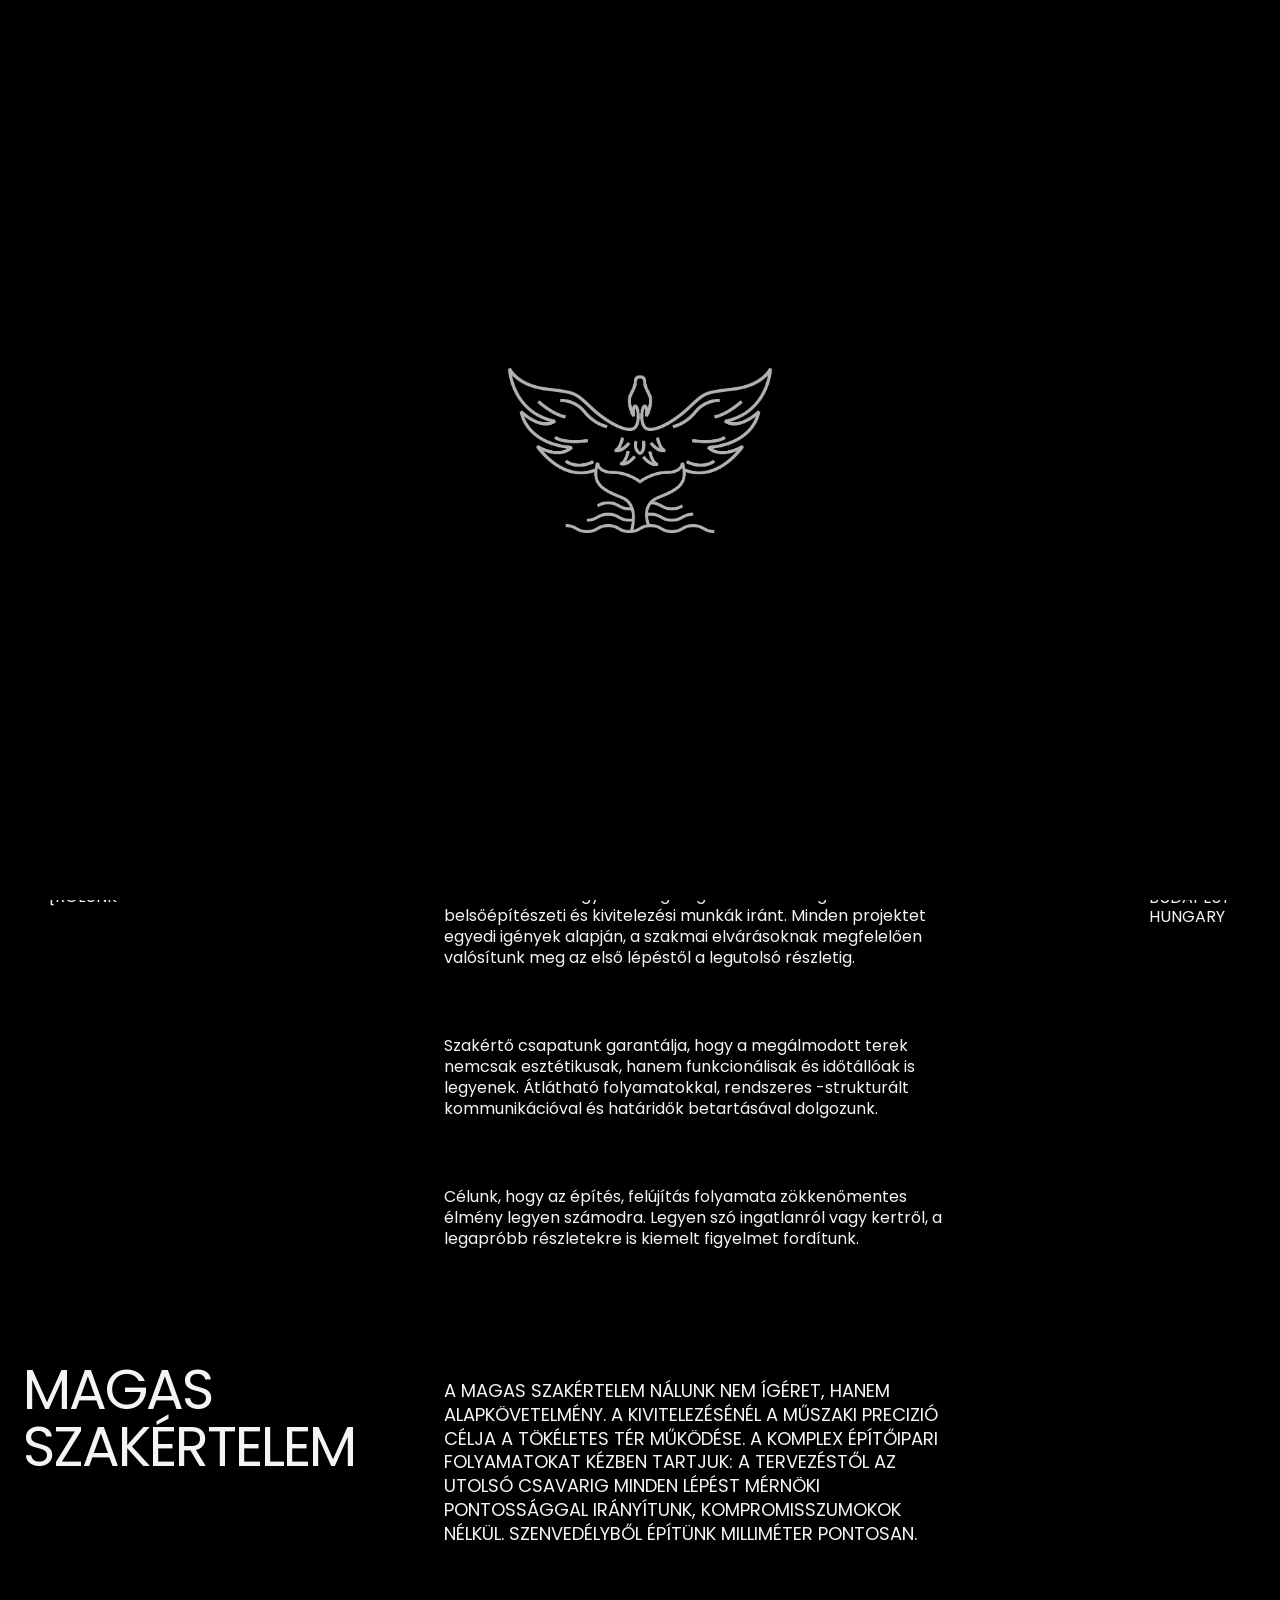
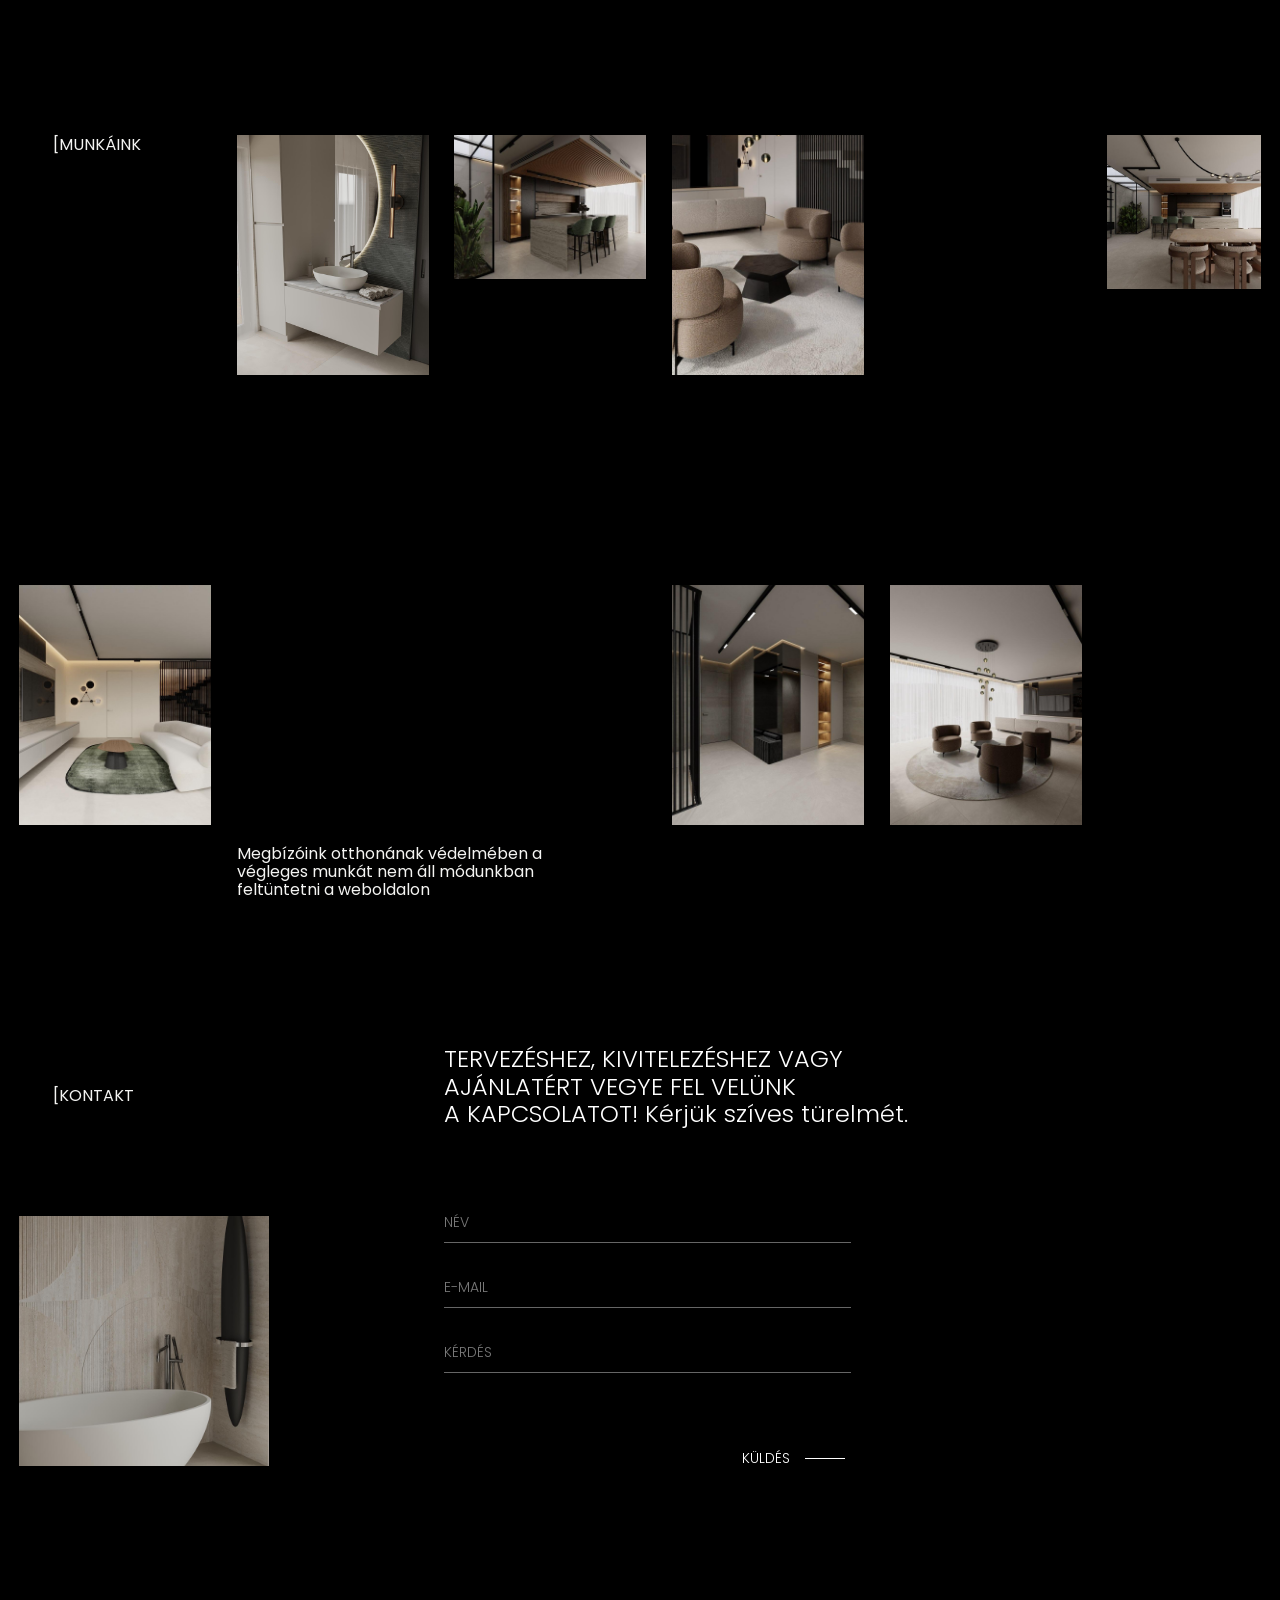
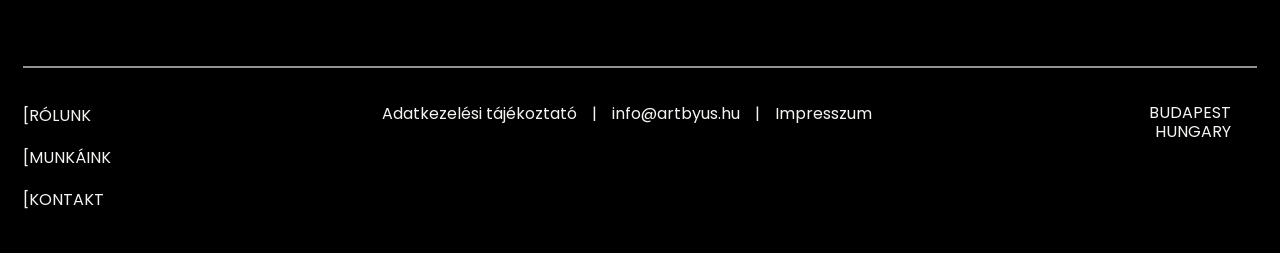
==== commit c2adb699: "fuck_that_site" ====
--- a/index.html
+++ b/index.html
@@ -41,8 +41,8 @@
 </header>
 
         <div class="hero__statement" id="top">
-          <h1>ALAPOKTÓL A VÉGÉIG. HÁZAK, LAKÁSOK<br />IRODAHELYISÉGEK<span class="dot" aria-hidden="true"></span></h1>
-          <p>MI ELKÉSZÍTJÜK ÖNNEK HATÁRIDŐKKEL<br />ÉS REJTETT KÖLTSÉGEK NÉLKÜL<span class="dot" aria-hidden="true"></span></p>
+          <h1>ALAPOKTÓL ÁTADÁSIG.<br />INGATLANOK, KERTEK<span class="dot" aria-hidden="true"></span></h1>
+          <p>HATÁRIDŐVEL.<br />SZERZŐDÉSSEL.<span class="dot" aria-hidden="true"></span></p>
         </div>
       </section>
 
@@ -50,13 +50,13 @@
         <h2 class="section-label" id="about-label">[RÓLUNK</h2>
         <div class="about__copy copy-column">
           <p>
-            Elkötelezettek vagyunk a prémium minőségű belsőépítészeti és kivitelezési munkák iránt. Minden projektet egyedi igények alapján, a legmagasabb szakmai elvárásoknak megfelelően valósítunk meg az első lépéstől a legutolsó részletig.
+            Elkötelezettek vagyunk a legmagasabb minőségű belsőépítészeti és kivitelezési munkák iránt. Minden projektet egyedi igények alapján, a szakmai elvárásoknak megfelelően valósítunk meg az első lépéstől a legutolsó részletig.
           </p>
           <p>
-            Szakértő csapatunk garantálja, hogy a megálmodott terek nemcsak esztétikusak, hanem funkcionálisak és időtállóak is legyenek. Átlátható folyamatokkal, folyamatos kommunikációval és határidők betartásával dolgozunk.
+            Szakértő csapatunk garantálja, hogy a megálmodott terek nemcsak esztétikusak, hanem funkcionálisak és időtállóak is legyenek. Átlátható folyamatokkal, rendszeres -strukturált  kommunikációval és határidők betartásával dolgozunk.
           </p>
           <p>
-            Célunk, hogy a felújítás és az átalakítás folyamata zökkenőmentes élmény legyen számodra. Legyen szó lakásról, irodáról vagy kertről, a legapróbb részletekre is kiemelt figyelmet fordítunk.
+            Célunk, hogy az építés, felújítás folyamata zökkenőmentes élmény legyen számodra. Legyen szó ingatlanról vagy kertről, a legapróbb részletekre is kiemelt figyelmet fordítunk.
           </p>
         </div>
         <p class="location location--about">BUDAPEST<br />HUNGARY</p>
@@ -65,7 +65,7 @@
       <section class="expertise section" aria-labelledby="expertise-title">
         <h2 class="expertise__title" id="expertise-title">MAGAS<br />SZAKÉRTELEM</h2>
         <p class="expertise__copy copy-column">
-          A MAGAS SZAKÉRTELEM NÁLUNK NEM ÍGÉRET, HANEM ALAPKÖVETELMÉNY. HÁZAK, LAKÁSOK ÉS IRODÁK BELSŐÉPÍTÉSZETI KIVITELEZÉSÉNÉL A MŰSZAKI PRECIZIÓ CÉLJA A TÖKÉLETES TÉR MŰKÖDÉSE. A KOMPLEX ÉPÍTŐIPARI FOLYAMATOKAT ÉS A KÉRLETLEN ANYAGHASZNÁLATOT KÉZBEN TARTJUK: A TERVEZÉSTŐL AZ UTOLSÓ CSAVARIG MINDEN LÉPÉST MÉRNÖKI PONTOSSÁGGAL IRÁNYÍTUNK. NEM ISMERYÜK A FÉLMUNKÁT VAGY A KOMPROMISSZUMOKAT. AZÉRT ÉPÍTÜNK, HOGY A LÉTREHOZOTT INTERIŐR A LEGMAGASABB MINŐSÉGI ELVÁRÁSOKNAK ÉS A MŰSZAKI STRUKTÚRÁKNAK IS HOSSZÚ TÁVON MEGFELELJEN.
+          A MAGAS SZAKÉRTELEM NÁLUNK NEM ÍGÉRET, HANEM ALAPKÖVETELMÉNY. A KIVITELEZÉSÉNÉL A MŰSZAKI PRECIZIÓ CÉLJA A TÖKÉLETES TÉR MŰKÖDÉSE. A KOMPLEX ÉPÍTŐIPARI FOLYAMATOKAT KÉZBEN TARTJUK: A TERVEZÉSTŐL AZ UTOLSÓ CSAVARIG MINDEN LÉPÉST MÉRNÖKI PONTOSSÁGGAL IRÁNYÍTUNK, KOMPROMISSZUMOKOK NÉLKÜL. SZENVEDÉLYBŐL ÉPÍTÜNK MILLIMÉTER PONTOSAN. 
         </p>
       </section>
 
@@ -94,7 +94,7 @@
     <p class="contact__title">
         TERVEZÉSHEZ, KIVITELEZÉSHEZ VAGY<br>
         AJÁNLATÉRT VEGYE FEL VELÜNK<br>
-        A KAPCSOLATOT!
+        A KAPCSOLATOT! Kérjük szíves türelmét. 
     </p>
 
     <img
@@ -169,15 +169,28 @@
     </main>
 
     <footer class="site-footer">
-      <div class="site-footer__line"></div>
-      <nav class="footer-nav" aria-label="Lábléc navigáció">
-        <a href="#rolunk">[RÓLUNK</a>
-        <a href="#munkaink">[MUNKÁINK</a>
-        <a href="#contact">[KONTAKT</a>
-      </nav>
-      <a class="footer-email" href="mailto:info@artbyus.hu">info@artbyus.hu</a>
-      <p class="location location--footer">BUDAPEST<br />HUNGARY</p>
-    </footer>
+  <div class="site-footer__line"></div>
+
+  <nav class="footer-nav" aria-label="Lábléc navigáció">
+    <a href="#rolunk">[RÓLUNK</a>
+    <a href="#munkaink">[MUNKÁINK</a>
+    <a href="#contact">[KONTAKT</a>
+  </nav>
+
+  <span class="footer-legal">
+  <a href="adatkezeles.html">Adatkezelési tájékoztató</a>
+  <span>|</span>
+  <a class="footer-email" href="mailto:info@artbyus.hu">info@artbyus.hu</a>
+  <span>|</span>
+  <a href="impresszum.html">Impresszum</a>
+</span>
+
+  <div class="footer-location">
+  <p class="location location--footer">
+    BUDAPEST<br />HUNGARY
+  </p>
+</div>
+</footer>
 
     <script src="script.js"></script>
   </body>
--- a/style.css
+++ b/style.css
@@ -230,44 +230,40 @@
 .hero__statement {
   position: absolute;
   z-index: 1;
-  
-  /* 1. LEJJEBB VIVÉS: Itt tudod szabályozni, mennyire legyen lent (pl. 70%, 75%) */
-  top: 77%; 
-  
-  /* 2. KÖZÉPRE IGAZÍTÁS: A bal szélét a képernyő közepére toljuk... */
-  left: 50%; 
-  
-  /* ...majd a saját szélességének felével visszahúzzuk balra. Ez a tökéletes középre zárás titka! */
-  transform: translate(-50%, -50%); 
-  
+
+  top: 77%;
+  left: 0;
+  width: 100%;
+
+  transform: translateY(-50%);
+
   pointer-events: none;
   text-transform: uppercase;
-  
-  display: flex;
-  flex-direction: column;
-  gap: 0.5vw;
-  
-  /* Garantálja, hogy a dobozon belül a szövegek balra zártak maradjanak, 
-     így nem esik szét az alsó sor eltolása! */
-  align-items: flex-start;
-  
-  /* A doboz pontosan akkora lesz, mint a benne lévő szöveg */
-  width: max-content; 
+
+  /* KÜLÖN ÁLLÍTHATÓ POZÍCIÓK */
+  --left-position: 2.5vw;
+  --right-position: 2.5vw;
 }
 
 .hero__statement h1,
 .hero__statement p {
-  position: relative; 
+  position: absolute;
   margin: 0 !important;
   font-weight: 400;
-  font-size: 3.58vw; /* Arányos méret */
+  font-size: 3.58vw;
   line-height: 1.05;
   letter-spacing: -.035em;
-  white-space: nowrap; /* Tilos a sortörés! */
-}
-
+  white-space: nowrap;
+}
+
+/* BAL OLDALI TÖMBB */
+.hero__statement h1 {
+  left: var(--left-position);
+}
+
+/* JOBB OLDALI TÖMBB */
 .hero__statement p {
-  margin-left: 9.6em !important; /* A lépcsőzetes eltolás marad */
+  right: var(--right-position);
 }
 
 .dot {
@@ -516,6 +512,38 @@
   top: 37px;
   right: 19px;
   text-align: right;
+}
+/* Az egész blokkot (linkek + email) középre pozicionáljuk a láblécben */
+.footer-legal {
+  position: absolute;
+  top: 37px;
+  left: 49%;
+  transform: translateX(-50%);
+  
+  display: flex;
+  align-items: center;
+  gap: 15px; /* Szép szellős távolság az elemek és a vonalak ( | ) között */
+  
+  white-space: nowrap;
+  font-size: 16px;
+}
+
+/* Visszaállítjuk az e-mail linket normál állapotra, hogy ne ugorjon ki a sorból */
+.footer-email {
+  position: static;
+  transform: none;
+  left: auto;
+  top: auto;
+}
+
+.footer-legal a {
+  color: inherit;
+  text-decoration: none;
+  transition: color 160ms ease;
+}
+
+.footer-legal a:hover {
+  color: #9e9e9e; /* Az oldal többi linkjéhez passzoló szürkés hover effekt */
 }
 
 @media (max-width: 799px) {
@@ -978,7 +1006,7 @@
   .hero__statement p {
     position: static;
     top: auto;
-    font-size: 5vw; 
+    font-size: 7vw; 
     line-height: 1.25;
     letter-spacing: -.03em;
     white-space: normal; 
@@ -1141,41 +1169,54 @@
    LEÍRÁS – A GALÉRIA ALATT
 ========================================================= */
 
-.portfolio__notice {
+/* =========================================================
+   MUNKÁINK LEÍRÁSA – GALÉRIA ALATT
+========================================================= */
+
+.portfolio {
   position: relative !important;
-
-  display: block !important;
-
-  width: auto !important;
-  max-width: 320px !important;
-
-  margin: 30px 20px 0 20px !important;
-
-  padding: 0 !important;
-
-  font-size: 12px !important;
-  line-height: 1.4 !important;
-
-  text-align: left !important;
-
-  white-space: normal !important;
-
-  /* NEM része a slidernek */
-  left: auto !important;
-  right: auto !important;
-  top: auto !important;
-  bottom: auto !important;
-}
-
+  padding-bottom: 130px !important;
+}
+
+.portfolio__grid {
+  position: relative !important;
+}
+
+/* =========================================================
+   MUNKÁINK – LEÍRÁS A GALÉRIA ALATT
+========================================================= */
+
+.portfolio {
+  position: relative !important;
+  padding-bottom: 110px !important;
+}
+
+/* Az eredeti szöveget elrejtjük,
+   mert az a slider belsejében van */
 .portfolio__notice {
   display: none !important;
-  visibility: hidden !important;
-  height: 0 !important;
-  width: 0 !important;
-  margin: 0 !important;
-  padding: 0 !important;
-  overflow: hidden !important;
-}
+}
+
+/* A szöveg már a PORTFOLIO szekció részeként jelenik meg,
+   ezért nem mozog a galériával */
+.portfolio::after {
+  content: "MEGBÍZÓINK OTTHONÁNAK VÉDELMÉBEN A VÉGLEGES MUNKÁT NEM ÁLL MÓDUNKBAN FELTÜNTETNI A WEBOLDALON";
+
+  display: block;
+
+  margin: 35px 20px 0 20px;
+
+  max-width: 320px;
+
+  font-size: 12px;
+  line-height: 1.4;
+  font-weight: 400;
+  text-transform: uppercase;
+  color: #f4f4f2;
+}
+
+
+
   
   /* --- CONTACT SZEKCIÓ --- */
   .contact {
@@ -1235,7 +1276,26 @@
     text-align: center;
     margin: 0;
   }
-}
+
+  @media (max-width: 799px) {
+  
+  /* ... (a korábbi mobil szabályaid maradnak) ... */
+
+  .footer-legal {
+    position: static;
+    transform: none;
+    flex-direction: column; /* Egymás alá kerülnek */
+    gap: 15px;
+    margin-top: 30px; /* Távolság a felső menüpontoktól */
+  }
+
+  /* Mobilon a függőleges elválasztó vonalak ( | ) rejtve lesznek */
+  .footer-legal > span {
+    display: none;
+  }
+}
+}
+
 
 /* =========================================================
    EXTRA KIS KÉPERNYŐK (Pl. iPhone SE) ÉS MOZGÁS KONTROLL
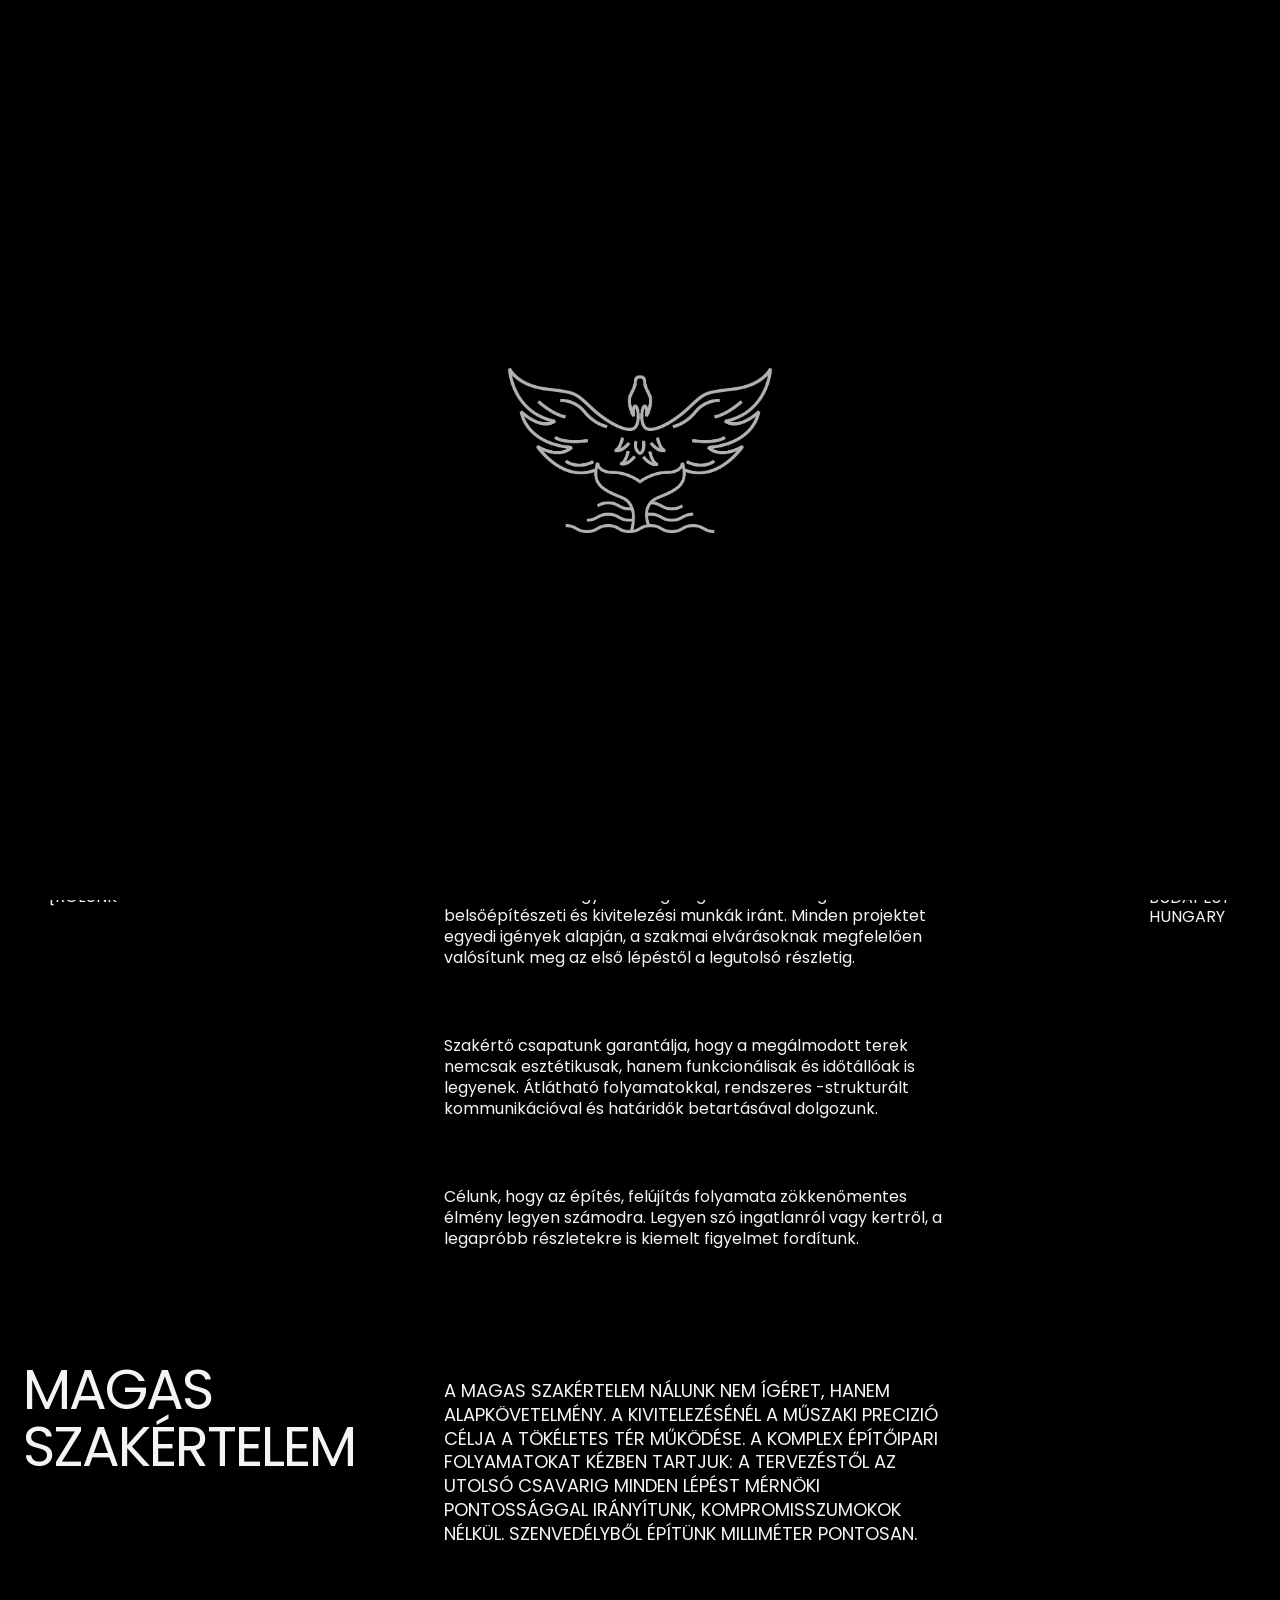
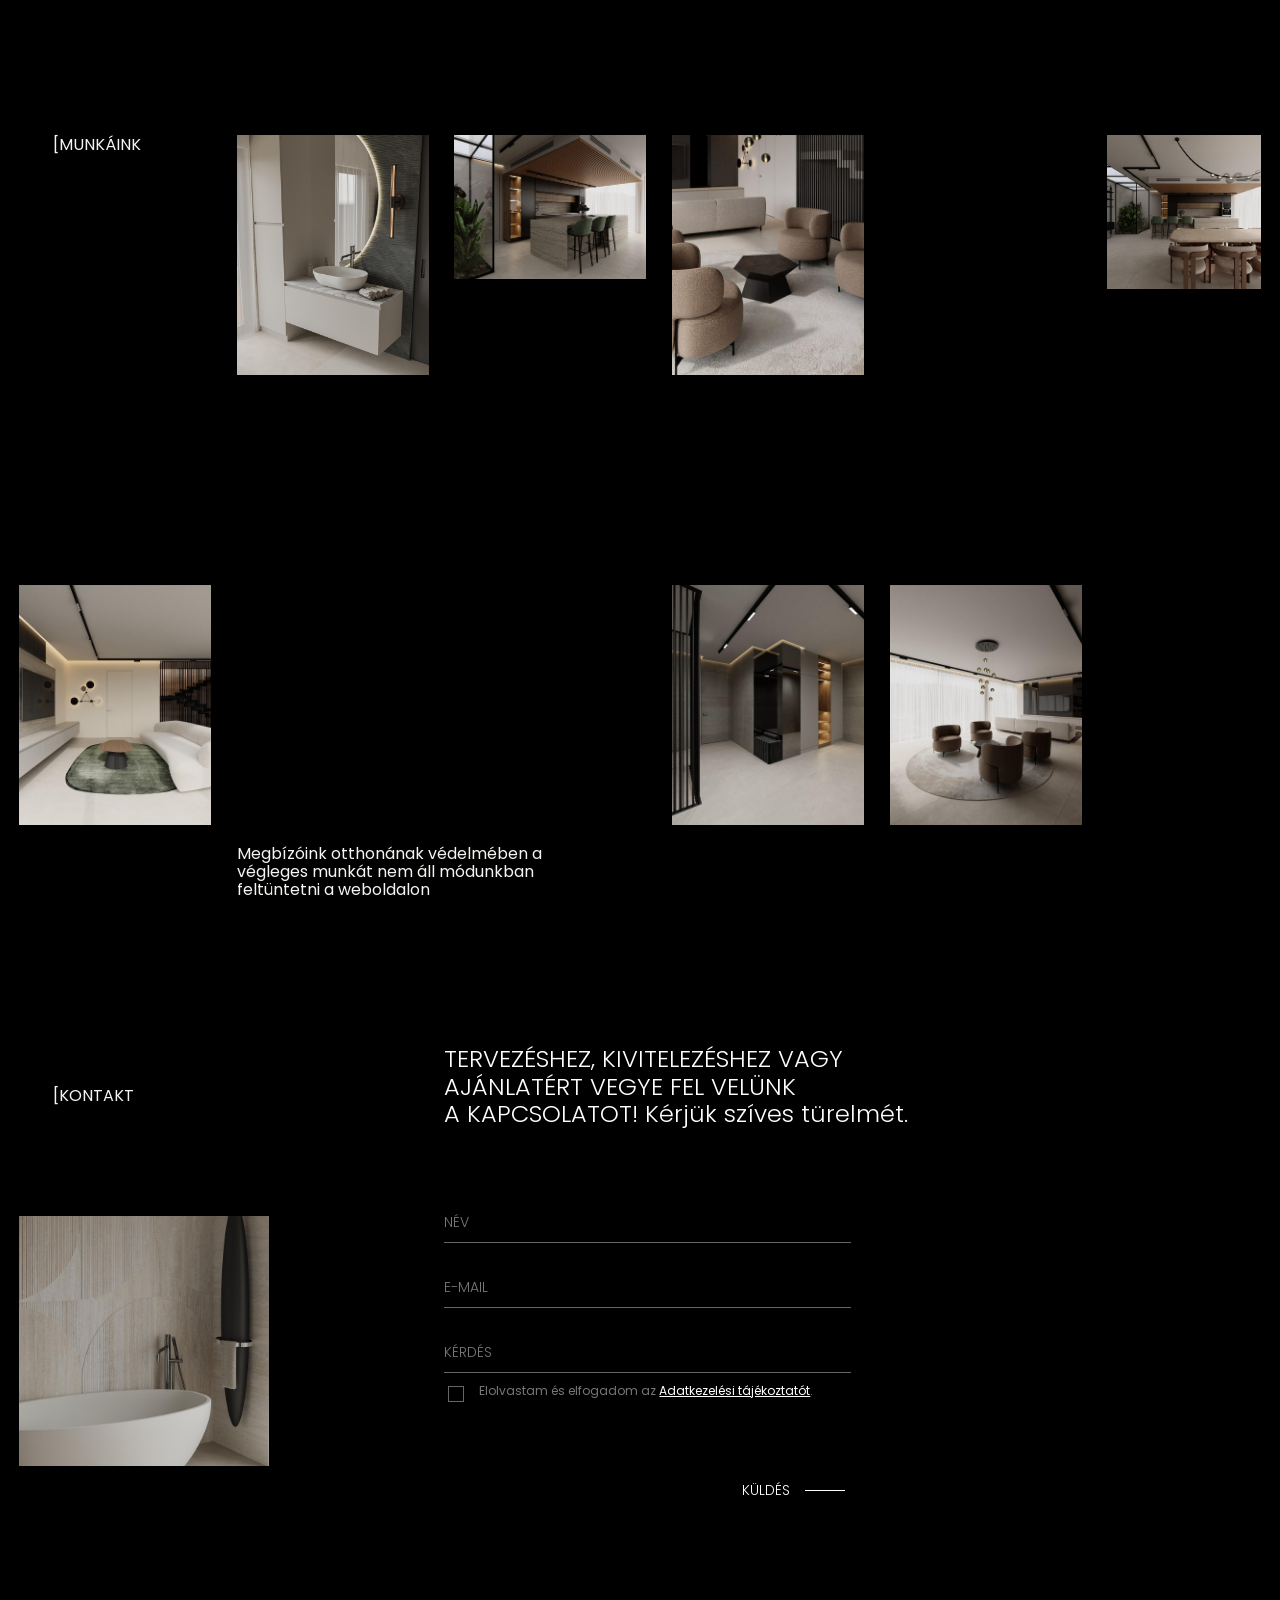
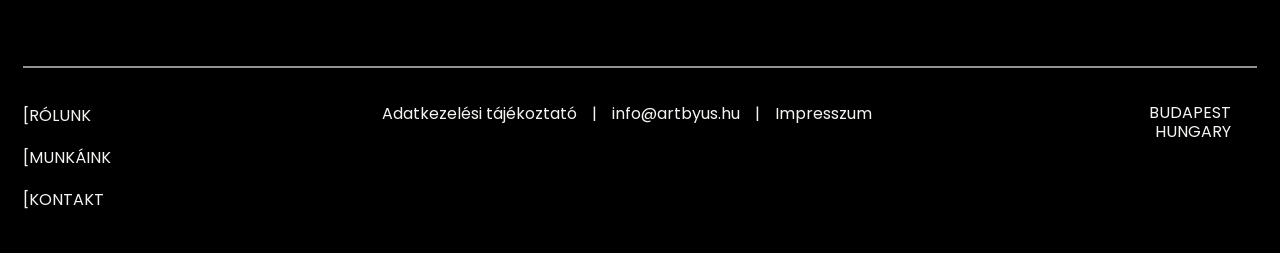
==== commit 9ac4b47e: "privacy_policy_checkboc" ====
--- a/index.html
+++ b/index.html
@@ -155,6 +155,12 @@
             </div>
 
         </div>
+        <div class="form-checkbox">
+    <input type="checkbox" id="privacyConsent" name="privacyConsent" required>
+    <label for="privacyConsent">
+        Elolvastam és elfogadom az <a href="adatkezeles.html" target="_blank">Adatkezelési tájékoztatót</a>.
+    </label>
+</div>
 
         <p class="form-status" aria-live="polite"></p>
 
--- a/style.css
+++ b/style.css
@@ -869,6 +869,65 @@
 .form-group input:focus,
 .form-group textarea:focus {
     border-bottom-color: #ffffff;
+}
+
+/* ---------------------------------------------------------
+   CHECKBOX (ADATVÉDELEM)
+--------------------------------------------------------- */
+.form-checkbox {
+    display: flex;
+    align-items: flex-start;
+    gap: 12px;
+    margin-top: 10px;
+}
+
+/* Alapértelmezett kinézet elrejtése és egyedi doboz rajzolása */
+.form-checkbox input[type="checkbox"] {
+    appearance: none;
+    -webkit-appearance: none;
+    width: 16px;
+    height: 16px;
+    border: 1px solid #666666;
+    background: transparent;
+    cursor: pointer;
+    position: relative;
+    flex-shrink: 0;
+    margin-top: 3px;
+    transition: all 0.3s ease;
+}
+
+/* Bejelölt állapot (Fehér háttér, fekete pipa) */
+.form-checkbox input[type="checkbox"]:checked {
+    background-color: #ffffff;
+    border-color: #ffffff;
+}
+
+/* A pipa ikonja CSS-ből rajzolva */
+.form-checkbox input[type="checkbox"]:checked::after {
+    content: "✔";
+    position: absolute;
+    color: #000000;
+    font-size: 11px;
+    top: 50%;
+    left: 50%;
+    transform: translate(-50%, -50%);
+}
+
+.form-checkbox label {
+    font-size: 12px;
+    color: #777777;
+    line-height: 1.4;
+    cursor: pointer;
+}
+
+.form-checkbox label a {
+    color: #ffffff;
+    text-decoration: underline;
+    transition: color 0.3s ease;
+}
+
+.form-checkbox label a:hover {
+    color: #aaaaaa;
 }
 
 /* ---------------------------------------------------------
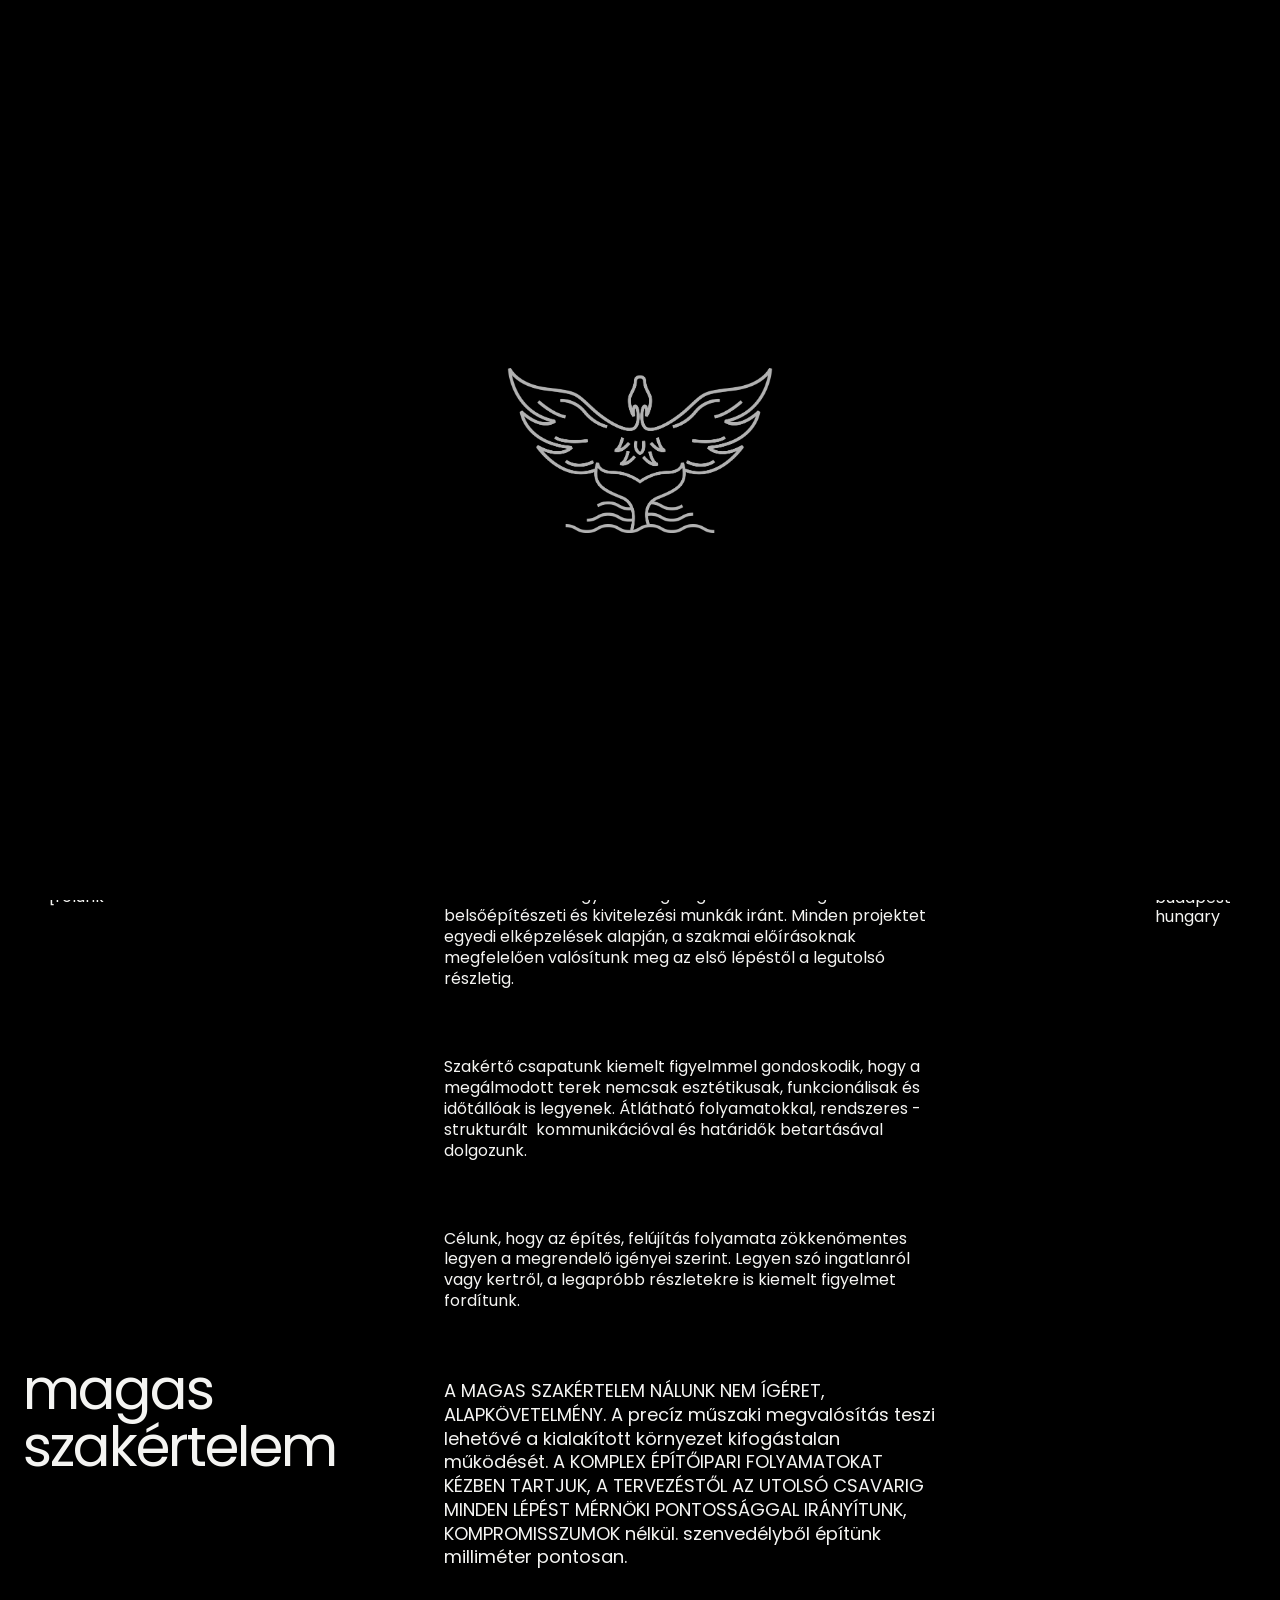
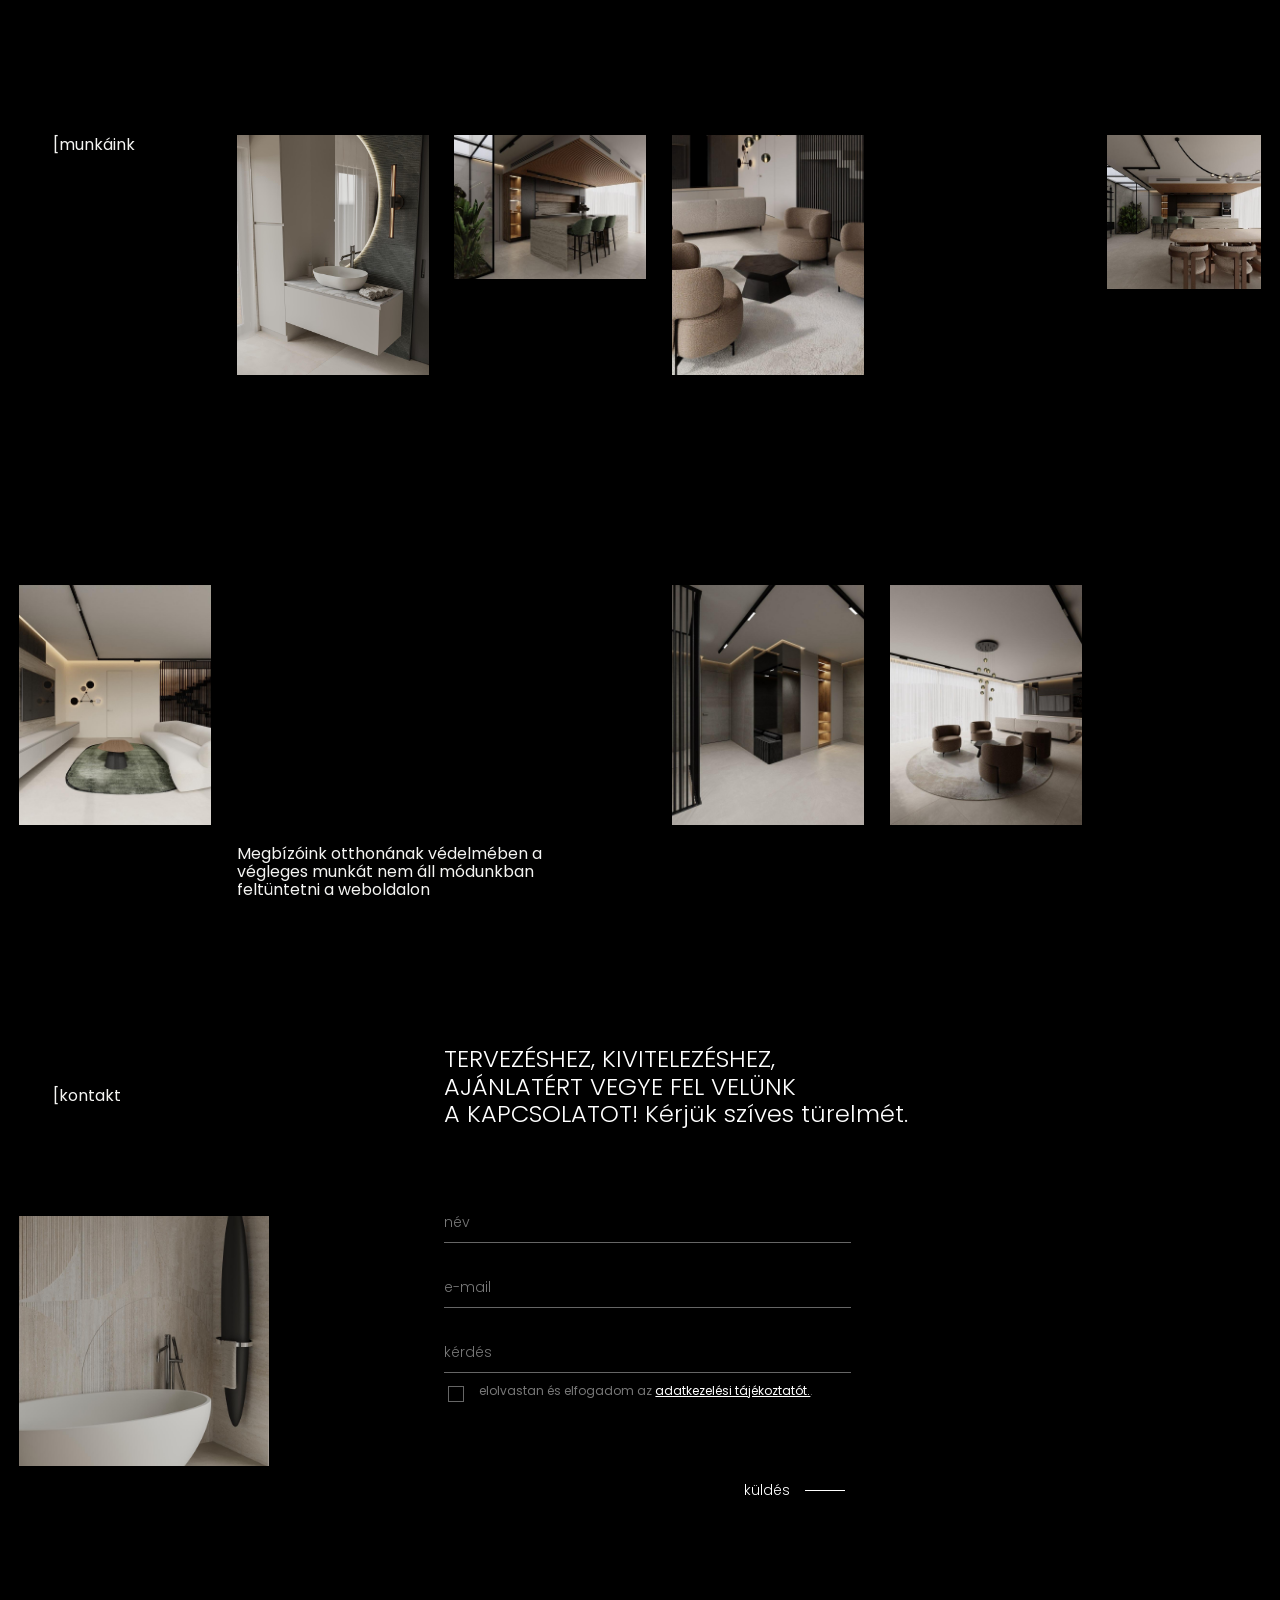
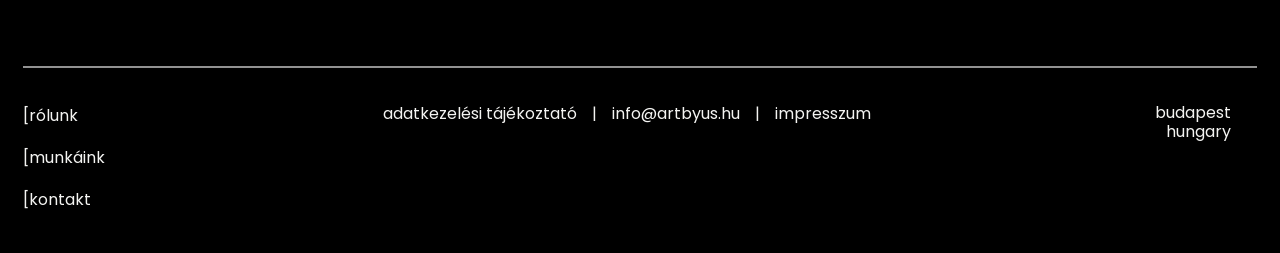
==== commit ddd81b1c: "fuck" ====
--- a/index.html
+++ b/index.html
@@ -34,43 +34,43 @@
     <img src="images/logo-web-szlogennelkul-feher.svg" alt="Artbyus Logó" class="brand__mark">
   </a>
   <nav class="main-nav" aria-label="Fő navigáció">
-    <a href="#rolunk">[RÓLUNK</a>
-    <a href="#munkaink">[MUNKÁINK</a>
-    <a href="#contact">[KONTAKT</a>
+    <a href="#rolunk">[rólunk</a>
+    <a href="#munkaink">[munkáink</a>
+    <a href="#contact">[kontakt</a>
   </nav>
 </header>
 
         <div class="hero__statement" id="top">
-          <h1>ALAPOKTÓL ÁTADÁSIG.<br />INGATLANOK, KERTEK<span class="dot" aria-hidden="true"></span></h1>
-          <p>HATÁRIDŐVEL.<br />SZERZŐDÉSSEL.<span class="dot" aria-hidden="true"></span></p>
+          <h1>alapoktól átadásig.<br />ingatlanok, kertek.<span class="dot" aria-hidden="true"></span></h1>
+          <p>határidővel.<br />szerződéssel.<span class="dot" aria-hidden="true"></span></p>
         </div>
       </section>
 
       <section class="about section" id="rolunk" aria-labelledby="about-label">
-        <h2 class="section-label" id="about-label">[RÓLUNK</h2>
+        <h2 class="section-label" id="about-label">[rólunk</h2>
         <div class="about__copy copy-column">
           <p>
-            Elkötelezettek vagyunk a legmagasabb minőségű belsőépítészeti és kivitelezési munkák iránt. Minden projektet egyedi igények alapján, a szakmai elvárásoknak megfelelően valósítunk meg az első lépéstől a legutolsó részletig.
+            Elkötelezettek vagyunk a legmagasabb minőségű belsőépítészeti és kivitelezési munkák iránt. Minden projektet egyedi elképzelések alapján, a szakmai előírásoknak megfelelően valósítunk meg az első lépéstől a legutolsó részletig.
           </p>
           <p>
-            Szakértő csapatunk garantálja, hogy a megálmodott terek nemcsak esztétikusak, hanem funkcionálisak és időtállóak is legyenek. Átlátható folyamatokkal, rendszeres -strukturált  kommunikációval és határidők betartásával dolgozunk.
+            Szakértő csapatunk kiemelt figyelmmel gondoskodik, hogy a megálmodott terek nemcsak esztétikusak, funkcionálisak és időtállóak is legyenek. Átlátható folyamatokkal, rendszeres -strukturált  kommunikációval és határidők betartásával dolgozunk.
           </p>
           <p>
-            Célunk, hogy az építés, felújítás folyamata zökkenőmentes élmény legyen számodra. Legyen szó ingatlanról vagy kertről, a legapróbb részletekre is kiemelt figyelmet fordítunk.
+            Célunk, hogy az építés, felújítás folyamata zökkenőmentes legyen a megrendelő igényei szerint. Legyen szó ingatlanról vagy kertről, a legapróbb részletekre is kiemelt figyelmet fordítunk.
           </p>
         </div>
-        <p class="location location--about">BUDAPEST<br />HUNGARY</p>
+        <p class="location location--about">budapest<br />hungary</p>
       </section>
 
       <section class="expertise section" aria-labelledby="expertise-title">
-        <h2 class="expertise__title" id="expertise-title">MAGAS<br />SZAKÉRTELEM</h2>
+        <h2 class="expertise__title" id="expertise-title">magas<br />szakértelem</h2>
         <p class="expertise__copy copy-column">
-          A MAGAS SZAKÉRTELEM NÁLUNK NEM ÍGÉRET, HANEM ALAPKÖVETELMÉNY. A KIVITELEZÉSÉNÉL A MŰSZAKI PRECIZIÓ CÉLJA A TÖKÉLETES TÉR MŰKÖDÉSE. A KOMPLEX ÉPÍTŐIPARI FOLYAMATOKAT KÉZBEN TARTJUK: A TERVEZÉSTŐL AZ UTOLSÓ CSAVARIG MINDEN LÉPÉST MÉRNÖKI PONTOSSÁGGAL IRÁNYÍTUNK, KOMPROMISSZUMOKOK NÉLKÜL. SZENVEDÉLYBŐL ÉPÍTÜNK MILLIMÉTER PONTOSAN. 
+          A MAGAS SZAKÉRTELEM NÁLUNK NEM ÍGÉRET, ALAPKÖVETELMÉNY. A precíz műszaki megvalósítás teszi lehetővé a kialakított környezet kifogástalan működését. A KOMPLEX ÉPÍTŐIPARI FOLYAMATOKAT KÉZBEN TARTJUK, A TERVEZÉSTŐL AZ UTOLSÓ CSAVARIG MINDEN LÉPÉST MÉRNÖKI PONTOSSÁGGAL IRÁNYÍTUNK, KOMPROMISSZUMOK nélkül. szenvedélyből építünk milliméter pontosan. 
         </p>
       </section>
 
       <section class="portfolio section" id="munkaink" aria-labelledby="portfolio-label">
-  <h2 class="section-label portfolio__label" id="portfolio-label">[MUNKÁINK</h2>
+  <h2 class="section-label portfolio__label" id="portfolio-label">[munkáink</h2>
   <div class="portfolio__grid" aria-label="Munkák képgalériája">
     
     
@@ -89,10 +89,10 @@
 </section>
 
 <section class="contact section" id="contact" aria-labelledby="contact-label">
-  <h2 class="section-label contact__label" id="contact-label">[KONTAKT</h2>
+  <h2 class="section-label contact__label" id="contact-label">[kontakt</h2>
 
     <p class="contact__title">
-        TERVEZÉSHEZ, KIVITELEZÉSHEZ VAGY<br>
+        TERVEZÉSHEZ, KIVITELEZÉSHEZ,<br>
         AJÁNLATÉRT VEGYE FEL VELÜNK<br>
         A KAPCSOLATOT! Kérjük szíves türelmét. 
     </p>
@@ -128,7 +128,7 @@
                     required
                     placeholder=" "
                 >
-                <label for="name">NÉV</label>
+                <label for="name">név</label>
             </div>
 
             <div class="form-group">
@@ -140,7 +140,7 @@
                     required
                     placeholder=" "
                 >
-                <label for="email">E-MAIL</label>
+                <label for="email">e-mail</label>
             </div>
 
             <div class="form-group question">
@@ -151,14 +151,14 @@
                     required
                     placeholder=" "
                 ></textarea>
-                <label for="question">KÉRDÉS</label>
+                <label for="question">kérdés</label>
             </div>
 
         </div>
         <div class="form-checkbox">
     <input type="checkbox" id="privacyConsent" name="privacyConsent" required>
     <label for="privacyConsent">
-        Elolvastam és elfogadom az <a href="adatkezeles.html" target="_blank">Adatkezelési tájékoztatót</a>.
+        elolvastan és elfogadom az <a href="adatkezeles.html" target="_blank">adatkezelési tájékoztatót.</a>.
     </label>
 </div>
 
@@ -167,7 +167,7 @@
     </form>
 
     <button type="submit" class="submit-btn" form="contact-form">
-        <span>KÜLDÉS</span>
+        <span>küldés</span>
         <i></i>
     </button>
 
@@ -178,22 +178,22 @@
   <div class="site-footer__line"></div>
 
   <nav class="footer-nav" aria-label="Lábléc navigáció">
-    <a href="#rolunk">[RÓLUNK</a>
-    <a href="#munkaink">[MUNKÁINK</a>
-    <a href="#contact">[KONTAKT</a>
+    <a href="#rolunk">[rólunk</a>
+    <a href="#munkaink">[munkáink</a>
+    <a href="#contact">[kontakt</a>
   </nav>
 
   <span class="footer-legal">
-  <a href="adatkezeles.html">Adatkezelési tájékoztató</a>
+  <a href="adatkezeles.html">adatkezelési tájékoztató</a>
   <span>|</span>
   <a class="footer-email" href="mailto:info@artbyus.hu">info@artbyus.hu</a>
   <span>|</span>
-  <a href="impresszum.html">Impresszum</a>
+  <a href="impresszum.html">impresszum</a>
 </span>
 
   <div class="footer-location">
   <p class="location location--footer">
-    BUDAPEST<br />HUNGARY
+    budapest<br />hungary
   </p>
 </div>
 </footer>
--- a/style.css
+++ b/style.css
@@ -238,7 +238,6 @@
   transform: translateY(-50%);
 
   pointer-events: none;
-  text-transform: uppercase;
 
   /* KÜLÖN ÁLLÍTHATÓ POZÍCIÓK */
   --left-position: 2.5vw;
@@ -351,7 +350,6 @@
 .expertise__copy {
   font-size: 18px;
   line-height: 1.32;
-  text-transform: uppercase;
 }
 
 /* =========================================================
@@ -735,7 +733,6 @@
     margin: -4px 0 0 14px;
     font-size: 10px;
     line-height: 1.08;
-    text-transform: uppercase;
   }
 }
 
@@ -1270,7 +1267,6 @@
   font-size: 12px;
   line-height: 1.4;
   font-weight: 400;
-  text-transform: uppercase;
   color: #f4f4f2;
 }
 
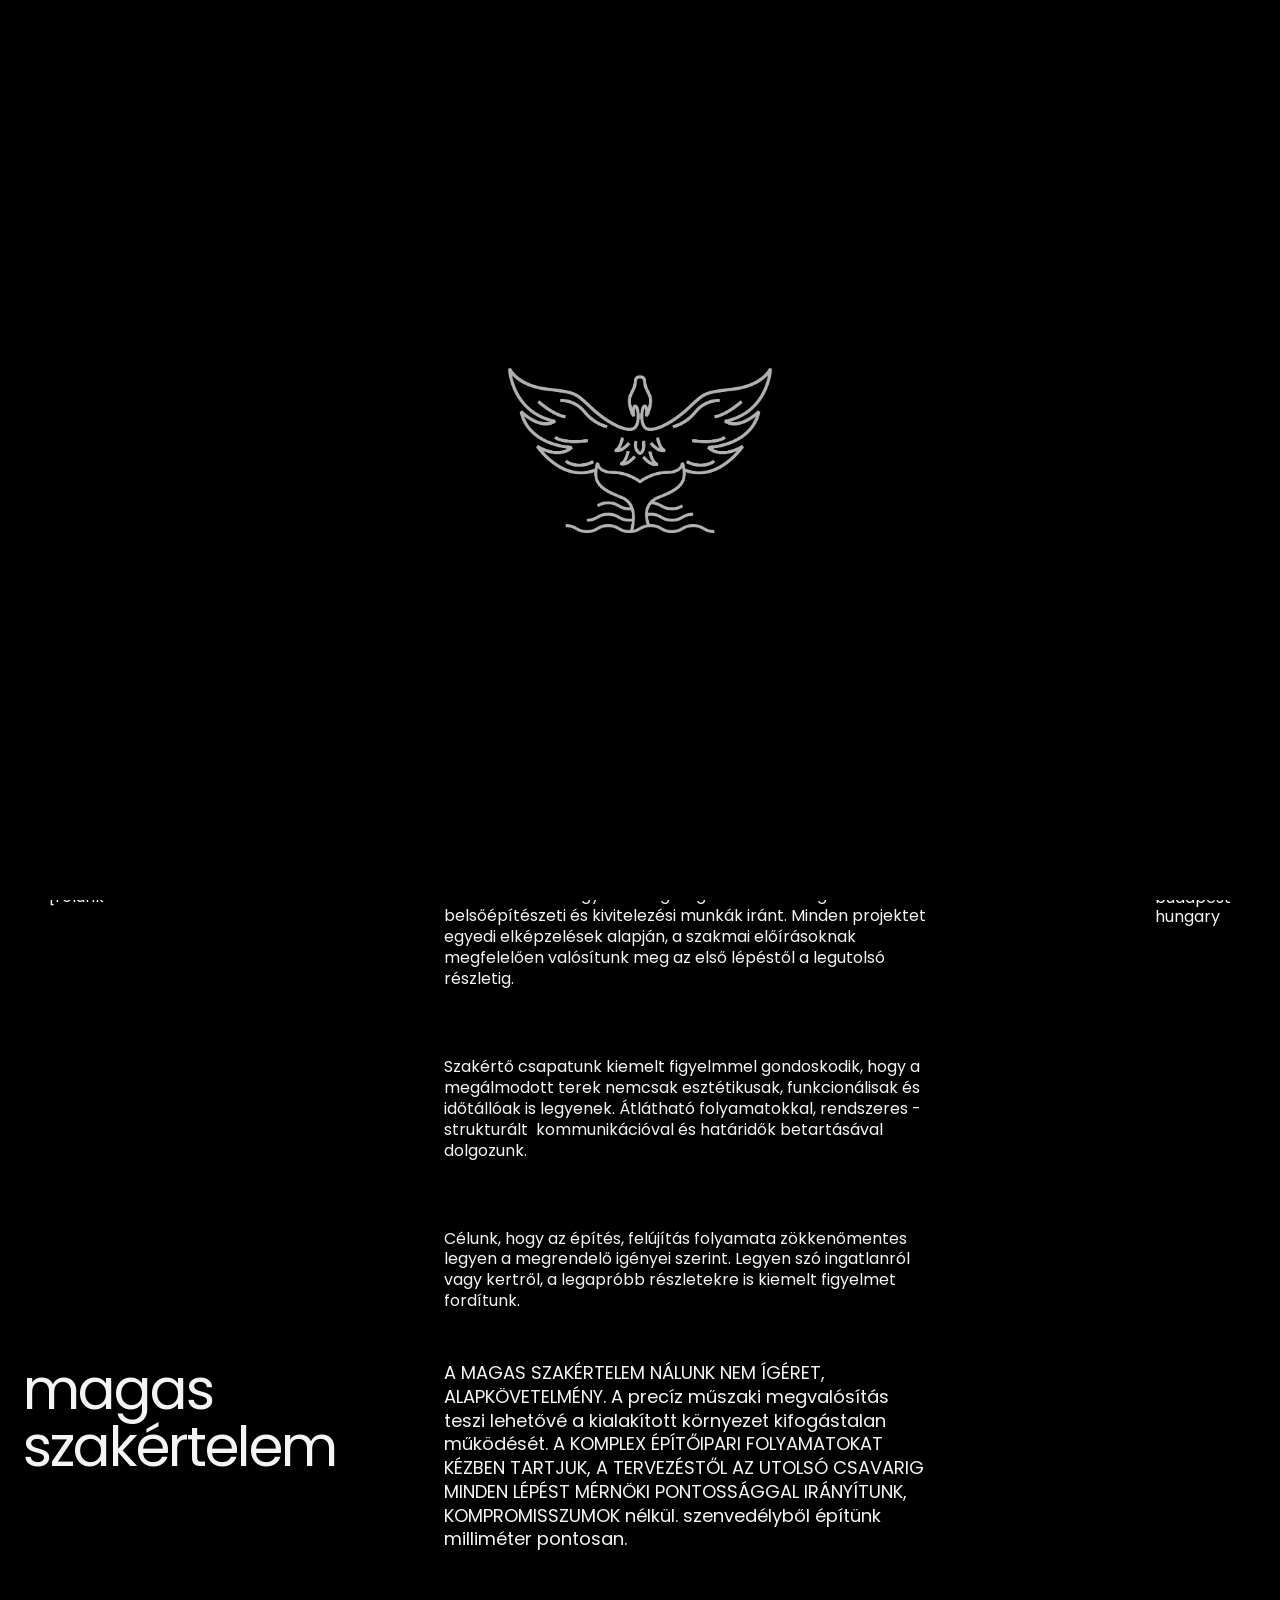
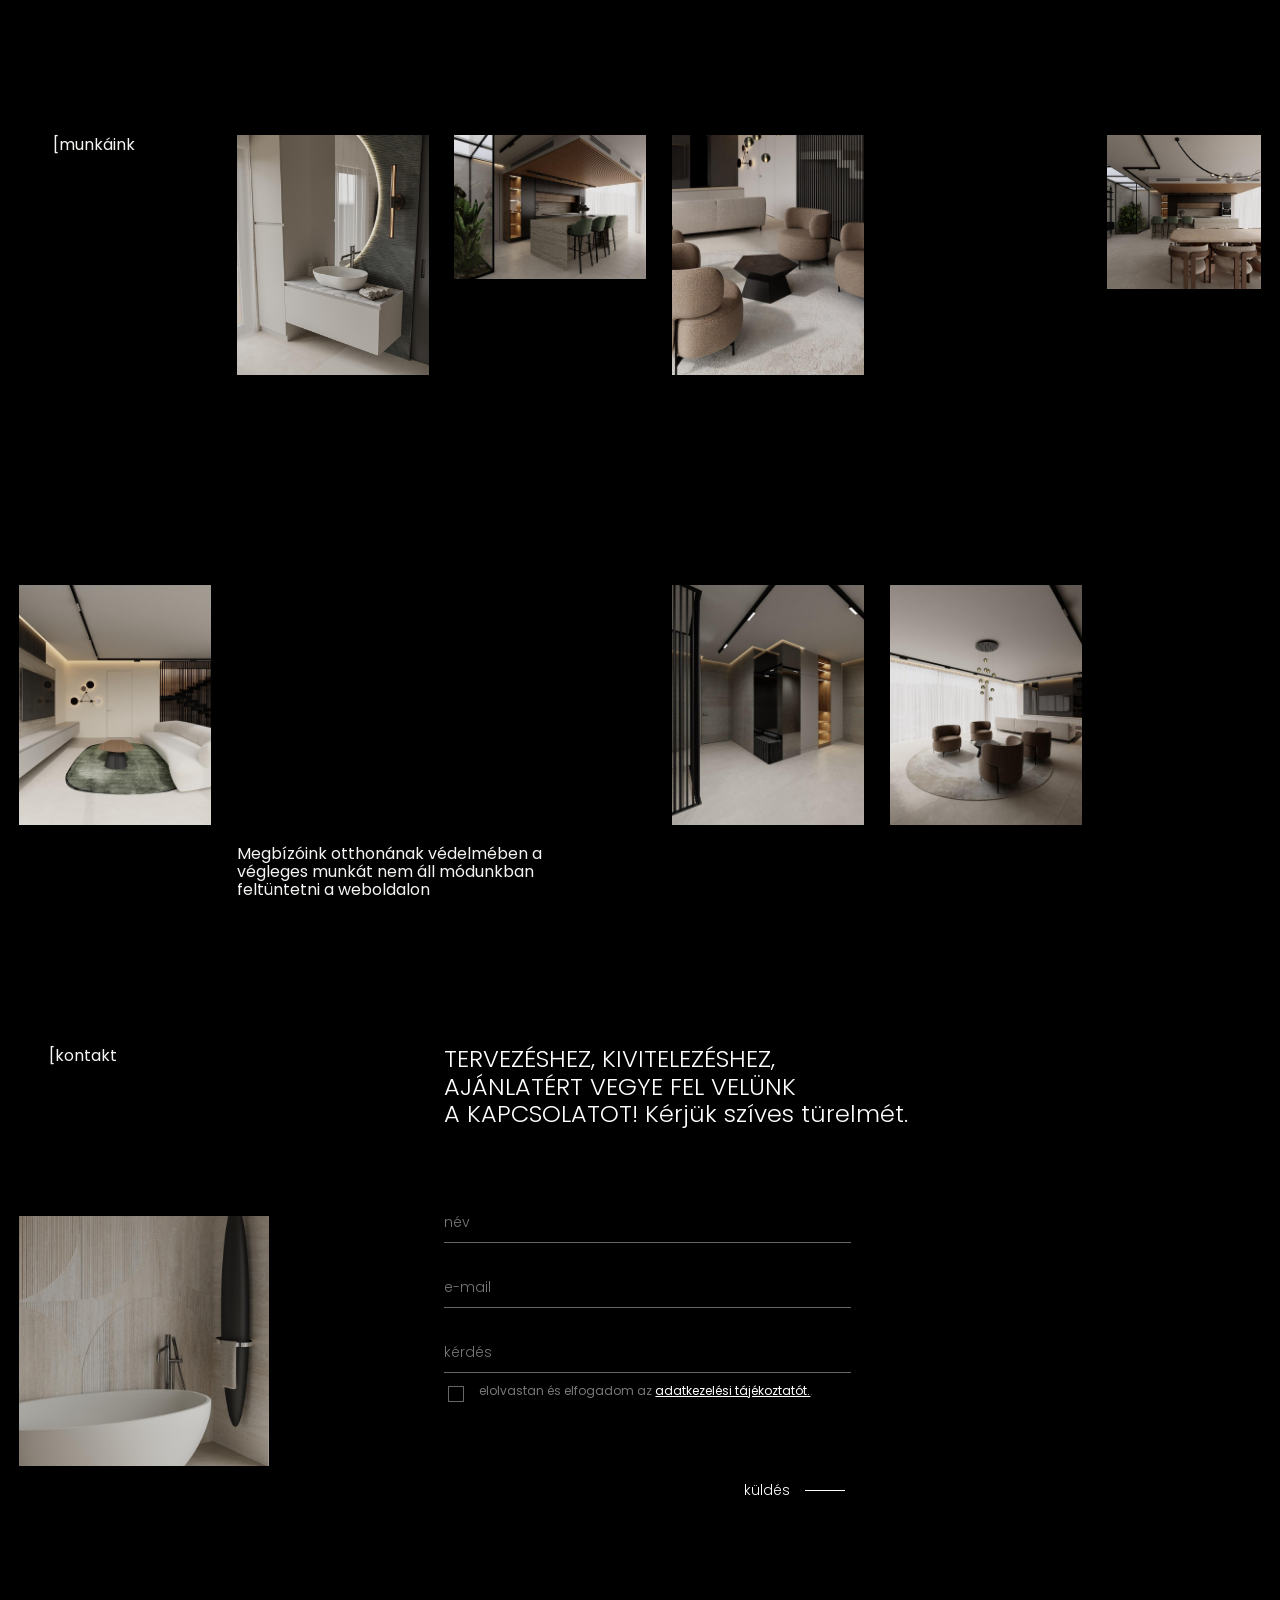
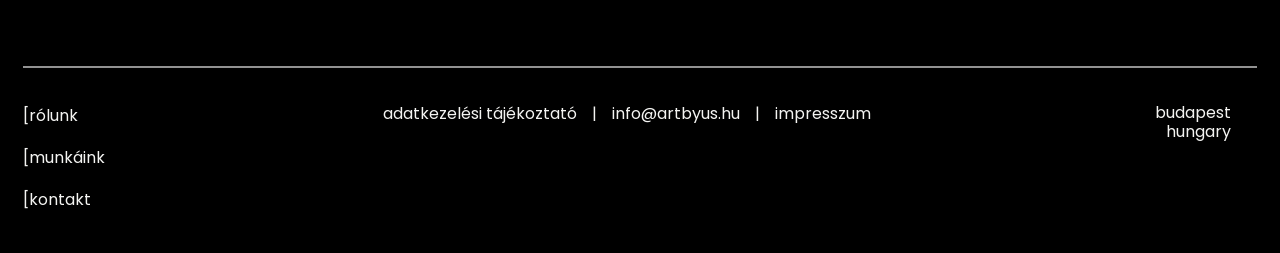
==== commit 4cfb9aa4: "new_subscription" ====
--- a/index.html
+++ b/index.html
@@ -108,7 +108,7 @@
       <input
         type="hidden"
         name="access_key"
-        value="e9fefd36-470e-434b-83be-b85af649d451"
+        value="0b40ba70-56fe-4a6b-95d9-11148da949d6"
     >
 
     <input
--- a/style.css
+++ b/style.css
@@ -42,9 +42,7 @@
   font: inherit;
 }
 
-/* =========================================================
-   BETÖLTŐ (PRELOADER) HÁTTÉR ÉS ÁTTŰNÉS
-========================================================= */
+/* preloader */
 
 .preloader {
   position: fixed;
@@ -55,7 +53,6 @@
   background: #000000;
   opacity: 1;
   visibility: visible;
-  /* Kicsit hosszabb, 1.2 másodperces sötétedés az extra drámai hatásért */
   transition: opacity 1.2s ease-in-out, visibility 1.2s ease-in-out;
 }
 
@@ -65,17 +62,14 @@
   pointer-events: none;
 }
 
-/* =========================================================
-   A LOGÓ (MARK) ANIMÁCIÓI (KIRAJZOLÓDÓ / FELFEDŐ HATÁS)
-========================================================= */
+/* animation */
 
 .preloader__mark {
   width: 270px; 
   min-height: 75px; 
   opacity: 0; 
   
-  /* Ez a CSS Maszk hozza létre a finom, "kirajzolódó" hatást 
-     anélkül, hogy módosítanád a HTML-ben lévő img taget */
+  
   -webkit-mask-image: linear-gradient(60deg, black 40%, rgba(0,0,0,0) 80%);
   mask-image: linear-gradient(60deg, black 40%, rgba(0,0,0,0) 80%);
   -webkit-mask-size: 300% 100%;
@@ -83,40 +77,38 @@
   -webkit-mask-position: 100% 0;
   mask-position: 100% 0;
 
-  /* Az animáció 2.5 másodperc alatt fut le */
+  
   animation: logo-reveal-mask 2.5s ease-in-out forwards; 
   
-  /* Kilépő effektek (méret és elmosódás) */
+  /* transition */
   transition: 
     transform 0.9s cubic-bezier(0.5, 0, 0.2, 1), 
     filter 0.7s ease-in, 
     opacity 0.7s ease-in;
 }
 
-/* KILÉPŐ ANIMÁCIÓ (Látványos eltűnés: robbanásszerű nagyítás és blur) */
+
 body.is-ready .preloader__mark {
   transform: scale(2.2) !important; 
   filter: blur(15px) !important;    
   opacity: 0 !important;
 }
 
-/* =========================================================
-   KULCSKOCKÁK (KEYFRAMES) A PRELOADERHEZ
-========================================================= */
+
 
 @keyframes logo-reveal-mask {
   0% { 
     opacity: 0; 
-    /* A maszk teljesen letakarja a képet */
+    
     -webkit-mask-position: 100% 0;
     mask-position: 100% 0;
     transform: scale(0.95); 
   }
   15% { 
-    opacity: 1; /* A kép láthatóvá válik, de a maszk még takarja */
+    opacity: 1; 
   }
   85% { 
-    /* A maszk lassan végighúzódik a logón, felfedve azt */
+    
     -webkit-mask-position: 0% 0;
     mask-position: 0% 0;
     transform: scale(1); 
@@ -129,9 +121,7 @@
   }
 }
 
-/* =========================================================
-   WEBOLDAL TÖBBI RÉSZE
-========================================================= */
+
 
 .asset {
   overflow: hidden;
@@ -207,25 +197,7 @@
   color: #9e9e9e;
 }
 
-/* =========================================================
-   FŐKÉP SZÖVEGEI (HERO STATEMENT)
-========================================================= */
-
-/* =========================================================
-   FŐKÉP SZÖVEGEI (HERO STATEMENT) - KÖZÉPRE ZÁRT, LÉPCSŐZETES
-========================================================= */
-
-/* =========================================================
-   FŐKÉP SZÖVEGEI (HERO STATEMENT) - OKOS, RESZPONZÍV ELRENDEZÉS
-========================================================= */
-
-/* =========================================================
-   FŐKÉP SZÖVEGEI (HERO STATEMENT) - GOLYÓÁLLÓ ELRENDEZÉS
-========================================================= */
-
-/* =========================================================
-   FŐKÉP SZÖVEGEI (HERO STATEMENT) - KÖZÉPRE IGAZÍTOTT DOBOZ
-========================================================= */
+
 
 .hero__statement {
   position: absolute;
@@ -239,7 +211,7 @@
 
   pointer-events: none;
 
-  /* KÜLÖN ÁLLÍTHATÓ POZÍCIÓK */
+  
   --left-position: 2.5vw;
   --right-position: 2.5vw;
 }
@@ -255,12 +227,12 @@
   white-space: nowrap;
 }
 
-/* BAL OLDALI TÖMBB */
+
 .hero__statement h1 {
   left: var(--left-position);
 }
 
-/* JOBB OLDALI TÖMBB */
+
 .hero__statement p {
   right: var(--right-position);
 }
@@ -289,7 +261,8 @@
 }
 
 .copy-column {
-  width: min(100% - var(--copy-start) - 13vw, 500px);
+  width: min(100% - var(--copy-start) - 30px, 500px); 
+  max-width: calc(100vw - var(--copy-start) - 20px); 
   margin-left: var(--copy-start);
 }
 
@@ -348,13 +321,14 @@
 }
 
 .expertise__copy {
+  margin-top: 0; 
+  margin-bottom: 0; 
+  padding-right: 20px; 
   font-size: 18px;
   line-height: 1.32;
 }
 
-/* =========================================================
-   PORTFÓLIÓ RÉSZ (KÉPEK ÚJ, MINTA ALAPJÁN KÉSZÜLT RÁCSA)
-========================================================= */
+
 
 .portfolio {
   min-height: 951px;
@@ -378,65 +352,53 @@
   position: absolute;
 }
 
-/* 
-  KÉPEK EGYSÉGESÍTÉSE
-  Ez garantálja, hogy a képek kitöltik a számukra kijelölt helyet
-  torzulás és nyúlás nélkül.
-*/
-/* 
-  KÉPEK EGYSÉGESÍTÉSE ÉS HOVER EFFEKT
-  Ez garantálja, hogy a képek kitöltik a helyet, és interaktívak lesznek.
-*/
+
 .project {
   object-fit: cover;
-  transition: transform 0.4s ease-out, box-shadow 0.4s ease-out; /* Finom, lágy átmenet az animációhoz */
-  cursor: pointer; /* Az egér mutatóvá változik, jelezve az interakciót */
-}
-
-/* HOVER: Amikor ráviszed az egeret a képre */
+  transition: transform 0.4s ease-out, box-shadow 0.4s ease-out; 
+  cursor: pointer; 
+}
+
+
 .project:hover {
-  transform: scale(1.05); /* 5%-os nagyítás, amitől előre jön a kép */
-  box-shadow: 0 15px 30px rgba(0, 0, 0, 0.6); /* Drámai árnyék, ami mélységet ad */
-  z-index: 10; /* Kiemeli a megcélzott képet a többi fölé */
-}
-
-/* --- FELSŐ SOR --- */
-
-/* 1. OSZLOP: Álló portré */
+  transform: scale(1.05); 
+  box-shadow: 0 15px 30px rgba(0, 0, 0, 0.6); 
+  z-index: 10; 
+}
+
+
 .project--1 {
-  top: 70px; /* Egy vonalban a MUNKÁINK felirattal */
+  top: 70px; 
   left: 18.5vw;
   width: 15vw;
   aspect-ratio: 4 / 5;
 }
 
-/* 2. OSZLOP: Szélesebb tájkép */
+
 .project--2 {
-  top: 70px; /* Lecsúsztattuk a többivel egy vonalba */
+  top: 70px; 
   left: 35.5vw;
   width: 15vw;
   aspect-ratio: 4 / 3;
 }
 
-/* 3. OSZLOP: Álló portré */
+
 .project--3 {
-  top: 70px; /* Egy vonalban a MUNKÁINK felirattal */
+  top: 70px; 
   left: 52.5vw;
   width: 15vw;
   aspect-ratio: 4 / 5;
 }
 
-/* 4. OSZLOP (jobb szél): Négyzetesebb kép */
+
 .project--4 {
-  top: 70px; /* Lecsúsztattuk a többivel egy vonalba */
+  top: 70px; 
   left: 86.5vw;
   width: 12vw; 
   aspect-ratio: 1 / 1;
 }
 
-/* --- ALSÓ SOR --- */
-
-/* 0. OSZLOP (Bal szél, [MUNKÁINK] felirat alatt) */
+
 .project--5 {
   top: 520px;
   left: 1.5vw;
@@ -444,7 +406,7 @@
   aspect-ratio: 4 / 5;
 }
 
-/* 1. OSZLOP ALATT (Felirat, pontosan az 1. kép vonalában) */
+
 .portfolio__notice {
   top: 780px; 
   left: 18.5vw;
@@ -454,7 +416,7 @@
   line-height: 1.13;
 }
 
-/* 3. OSZLOP (Hajszálpontosan a 3. kép alatt) */
+
 .project--6 {
   top: 520px;
   left: 52.5vw;
@@ -462,7 +424,7 @@
   aspect-ratio: 4 / 5;
 }
 
-/* 4. OSZLOP (Közvetlenül a 6. kép mellett) */
+
 .project--7 {
   top: 520px;
   left: 69.5vw;
@@ -471,9 +433,7 @@
 }
 
 
-/* =========================================================
-   LÁBLÉC ÉS EGYÉB BEÁLLÍTÁSOK
-========================================================= */
+
 
 .site-footer {
   position: relative;
@@ -511,7 +471,7 @@
   right: 19px;
   text-align: right;
 }
-/* Az egész blokkot (linkek + email) középre pozicionáljuk a láblécben */
+
 .footer-legal {
   position: absolute;
   top: 37px;
@@ -520,13 +480,13 @@
   
   display: flex;
   align-items: center;
-  gap: 15px; /* Szép szellős távolság az elemek és a vonalak ( | ) között */
+  gap: 15px; 
   
   white-space: nowrap;
   font-size: 16px;
 }
 
-/* Visszaállítjuk az e-mail linket normál állapotra, hogy ne ugorjon ki a sorból */
+
 .footer-email {
   position: static;
   transform: none;
@@ -541,7 +501,7 @@
 }
 
 .footer-legal a:hover {
-  color: #9e9e9e; /* Az oldal többi linkjéhez passzoló szürkés hover effekt */
+  color: #9e9e9e; 
 }
 
 @media (max-width: 799px) {
@@ -749,42 +709,40 @@
   .contact-form button i { animation: none; transition: none; }
 }
 
-/* =========================================================
-   CONTACT SZEKCIÓ (TISZTÍTOTT, EGYSÉGESÍTETT)
-========================================================= */
+
 
 .contact {
     position: relative;
     min-height: 650px;
-    padding-top: 29px; /* Ugyanaz a térköz, mint a [RÓLUNK szekciónál */
+    padding-top: 29px; 
     padding-bottom: 100px;
 }
 
-/* --- 1. BAL OSZLOP: JELÖLŐ ÉS KÉP --- */
+
 
 .contact__label {
     position: absolute;
   z-index: 1;
-  top: 70px;
-  left: 23px;
+  top: 30px;
+  left: 19px;
 }
 
 .asset--contact {
     position: absolute;
-    top: 200px; /* Szemre beállítva a fő cím alá */
-    left: 19px; /* Egy vonalban a [CONTACT felirattal */
+    top: 200px; 
+    left: 19px; 
     width: 250px;
     height: 250px;
     object-fit: cover;
 }
 
-/* --- 2. JOBB OSZLOP: CÍM, FORM, GOMB --- */
+
 
 .contact__title {
     width: min(100% - var(--copy-start) - 8vw, 650px);
-    margin-left: var(--copy-start); /* EZ teszi egy vonalba a fenti szövegekkel! */
+    margin-left: var(--copy-start); 
     margin-top: 0;
-    margin-bottom: 80px; /* Távolság a formtól */
+    margin-bottom: 80px; 
 
     font-family: "Poppins", sans-serif;
     font-size: 24px;
@@ -795,18 +753,16 @@
 
 .contact-form {
     width: min(100% - var(--copy-start) - 9.5vw, 407px);
-    margin-left: var(--copy-start); /* Szintén a jobb oszlopba kerül */
+    margin-left: var(--copy-start); 
     position: relative;
 }
 
-/* ---------------------------------------------------------
-   INPUTOK ÉS LEBEGŐ FELIRATOK
---------------------------------------------------------- */
+
 .form-inputs {
     width: 100%;
     display: flex;
     flex-direction: column;
-    gap: 30px; /* Távolság a mezők között */
+    gap: 30px; 
 }
 
 .form-group {
@@ -825,7 +781,7 @@
     padding: 0;
     background: transparent;
     border: none;
-    border-bottom: 1px solid #666666; /* Finomabb vonal */
+    border-bottom: 1px solid #666666; 
     outline: none;
     border-radius: 0;
     color: #ffffff;
@@ -853,7 +809,6 @@
     transition: top 0.2s ease, font-size 0.2s ease, color 0.2s ease;
 }
 
-/* Lebegő felirat effektek fókuszáláskor */
 .form-group input:focus + label,
 .form-group input:not(:placeholder-shown) + label,
 .form-group textarea:focus + label,
@@ -868,9 +823,7 @@
     border-bottom-color: #ffffff;
 }
 
-/* ---------------------------------------------------------
-   CHECKBOX (ADATVÉDELEM)
---------------------------------------------------------- */
+
 .form-checkbox {
     display: flex;
     align-items: flex-start;
@@ -878,7 +831,7 @@
     margin-top: 10px;
 }
 
-/* Alapértelmezett kinézet elrejtése és egyedi doboz rajzolása */
+
 .form-checkbox input[type="checkbox"] {
     appearance: none;
     -webkit-appearance: none;
@@ -893,13 +846,13 @@
     transition: all 0.3s ease;
 }
 
-/* Bejelölt állapot (Fehér háttér, fekete pipa) */
+
 .form-checkbox input[type="checkbox"]:checked {
     background-color: #ffffff;
     border-color: #ffffff;
 }
 
-/* A pipa ikonja CSS-ből rajzolva */
+
 .form-checkbox input[type="checkbox"]:checked::after {
     content: "✔";
     position: absolute;
@@ -927,15 +880,13 @@
     color: #aaaaaa;
 }
 
-/* ---------------------------------------------------------
-   KÜLDÉS GOMB & FORM STÁTUSZ
---------------------------------------------------------- */
+
 .submit-btn {
     width: min(100% - var(--copy-start) - 9.5vw, 407px);
     margin-left: var(--copy-start);
     margin-top: 40px;
     display: flex;
-    justify-content: flex-end; /* A form jobb széléhez igazítja a gombot (kép alapján) */
+    justify-content: flex-end; 
     align-items: center;
     gap: 15px;
     background: none;
@@ -960,7 +911,7 @@
 }
 
 .submit-btn:hover span {
-    transform: translateX(-5px); /* Enyhén balra csúszik */
+    transform: translateX(-5px); 
     color: #aaaaaa;
 }
 
@@ -978,22 +929,19 @@
     font-size: 12px;
 }
 
-/* =========================================================
-   MOBIL NÉZET (MINDEN 800PX ALATTI KÉPERNYŐRE)
-========================================================= */
+/* mobile view */
 @media (max-width: 799px) {
-  /* Alapok és térközök nullázása mobilon */
+  
   :root {
     --page-pad: 20px;
-    --copy-start: 20px; /* Megszüntetjük a hatalmas bal margót! */
+    --copy-start: 20px; 
   }
 
   body {
     font-size: 14px;
   }
 
-  /* --- HERO (FŐKÉP) ÉS FEJLÉC --- */
-  /* --- HERO (FŐKÉP) ÉS FEJLÉC --- */
+  
   .hero {
     height: 100vh;
     min-height: auto;
@@ -1001,9 +949,9 @@
 
   .site-header {
     padding: 30px 20px 0;
-    flex-direction: row; /* EGYMÁS MELLETT! Ez teszi egy sorba őket */
-    align-items: center; /* Függőlegesen középre igazítja a logót és a menüt */
-    justify-content: space-between; /* A logót balra, a menüt jobbra tolja */
+    flex-direction: row; 
+    align-items: center; 
+    justify-content: space-between; 
     gap: 15px;
   }
 
@@ -1012,41 +960,39 @@
   }
 
   .brand__mark {
-    width: 100px; /* Kicsit kisebbre vettük, hogy maradjon hely a menünek */
+    width: 100px; 
     height: auto;
     margin-left: 0;
   }
 
   .main-nav {
     margin-right: 0;
-    gap: 12px; /* Kicsit szorosabb, hogy kiférjen */
-    font-size: 11px; /* Kisebb betű, hogy egy sorban maradjon mobilon is */
-    width: auto; /* Levettük a 100%-ot, így befér a logó mellé */
+    gap: 12px; 
+    font-size: 11px; 
+    width: auto; 
     justify-content: flex-end;
-    flex-wrap: nowrap; /* Megtiltjuk, hogy új sorba törjön */
+    flex-wrap: nowrap; 
   }
 
   @media (max-width: 799px) {
   
-  /* ... (a korábbi kódok, pl. header beállítások maradnak) ... */
-
-  /* 1. LÉPÉS: ITT ÁLLÍTOD BE A KÉP MAGASSÁGÁT */
+  
   .hero {
-    height: 70vh; /* Ezt az értéket csökkentsd (pl. 60vh vagy akár fix 500px), amíg olyan nem lesz, ahogy szeretnéd! */
+    height: 70vh; 
     min-height: auto;
   }
 
-  /* 2. LÉPÉS: A SZÖVEGET ALULRÓL POZÍCIONÁLJUK */
+  
   .hero__statement {
     position: absolute;
     z-index: 10;
     
-    /* A top és transform értékeket felülírjuk: */
+    
     top: auto; 
     transform: none; 
     
-    /* Helyette a doboz aljához rögzítjük: */
-    bottom: 10%; /* Mindig a hero szekció aljától számított 10%-ra lesz. Ha lejjebb akarod, írj 5%-ot, ha feljebb, 15%-ot. */
+    
+    bottom: 10%; 
     
     left: 5vw;
     width: 90vw;
@@ -1057,7 +1003,7 @@
     margin: 0;
   }
 
-  /* A belső elemek maradnak az előző javítás szerint: */
+  
   .hero__statement h1,
   .hero__statement p {
     position: static;
@@ -1072,14 +1018,14 @@
   }
 }
   
-  /* --- ÁLTALÁNOS SZEKCIÓ BEÁLLÍTÁSOK --- */
+  
   .section-label,
   .about .section-label {
-    position: relative !important; /* Levesszük a lebegést (absolute) */
+    position: relative !important; 
     top: auto !important;
     left: auto !important;
     margin-left: 0;
-    margin-bottom: 25px; /* Szép szellős térköz a cím és a szöveg közé */
+    margin-bottom: 25px; 
   }
 
   .copy-column {
@@ -1087,7 +1033,7 @@
     margin-left: 0;
   }
 
-  /* --- RÓLUNK SZEKCIÓ --- */
+  
   .about {
     min-height: auto;
     padding: 60px 20px;
@@ -1101,10 +1047,10 @@
     margin-top: 20px;
   }
   .location--about {
-    display: none; /* Mobilon elrejtjük a zavaró jobb felső helyszínt */
-  }
-
-  /* --- SZAKÉRTELEM SZEKCIÓ --- */
+    display: none; 
+  }
+
+  
   .expertise {
     min-height: auto;
     padding: 20px 20px 60px;
@@ -1121,9 +1067,7 @@
     font-size: 14px;
     line-height: 1.4;
   }
-  /* =========================================================
-   MUNKÁINK – MOBIL LAPOZÓS GALÉRIA
-========================================================= */
+  
 
 .portfolio {
   position: relative !important;
@@ -1144,9 +1088,7 @@
 }
 
 
-/* =========================================================
-   VÍZSZINTES GALÉRIA
-========================================================= */
+
 
 .portfolio__grid {
   position: relative !important;
@@ -1165,15 +1107,15 @@
   padding: 0 20px 15px 20px !important;
   margin: 0 20px 25px 20px !important;
 
-  /* Csak vízszintes görgetés */
+  
   touch-action: pan-x;
 
-  /* Lapozás */
+  
   scroll-snap-type: x mandatory;
 
   -webkit-overflow-scrolling: touch;
 
-  /* Scrollbar elrejtése */
+ 
   scrollbar-width: none;
 }
 
@@ -1182,9 +1124,7 @@
 }
 
 
-/* =========================================================
-   GALÉRIA KÉPEI
-========================================================= */
+
 
 .project {
   position: relative !important;
@@ -1208,7 +1148,7 @@
 }
 
 
-/* Minden projekt látható mobilon */
+
 
 .project--1,
 .project--2,
@@ -1221,13 +1161,7 @@
 }
 
 
-/* =========================================================
-   LEÍRÁS – A GALÉRIA ALATT
-========================================================= */
-
-/* =========================================================
-   MUNKÁINK LEÍRÁSA – GALÉRIA ALATT
-========================================================= */
+
 
 .portfolio {
   position: relative !important;
@@ -1238,23 +1172,19 @@
   position: relative !important;
 }
 
-/* =========================================================
-   MUNKÁINK – LEÍRÁS A GALÉRIA ALATT
-========================================================= */
+
 
 .portfolio {
   position: relative !important;
   padding-bottom: 110px !important;
 }
 
-/* Az eredeti szöveget elrejtjük,
-   mert az a slider belsejében van */
+
 .portfolio__notice {
   display: none !important;
 }
 
-/* A szöveg már a PORTFOLIO szekció részeként jelenik meg,
-   ezért nem mozog a galériával */
+
 .portfolio::after {
   content: "MEGBÍZÓINK OTTHONÁNAK VÉDELMÉBEN A VÉGLEGES MUNKÁT NEM ÁLL MÓDUNKBAN FELTÜNTETNI A WEBOLDALON";
 
@@ -1273,7 +1203,7 @@
 
 
   
-  /* --- CONTACT SZEKCIÓ --- */
+  
   .contact {
     min-height: auto;
     padding: 60px 20px;
@@ -1306,7 +1236,7 @@
     justify-content: flex-start;
   }
 
-  /* --- LÁBLÉC --- */
+  
   .site-footer {
     min-height: auto;
     padding: 40px 20px;
@@ -1326,7 +1256,7 @@
   }
   .footer-email,
   .location--footer {
-    position: static; /* Középre rendezve mindent */
+    position: static; 
     transform: none;
     text-align: center;
     margin: 0;
@@ -1334,17 +1264,17 @@
 
   @media (max-width: 799px) {
   
-  /* ... (a korábbi mobil szabályaid maradnak) ... */
+  
 
   .footer-legal {
     position: static;
     transform: none;
-    flex-direction: column; /* Egymás alá kerülnek */
+    flex-direction: column; 
     gap: 15px;
-    margin-top: 30px; /* Távolság a felső menüpontoktól */
-  }
-
-  /* Mobilon a függőleges elválasztó vonalak ( | ) rejtve lesznek */
+    margin-top: 30px; 
+  }
+
+  
   .footer-legal > span {
     display: none;
   }
@@ -1352,9 +1282,7 @@
 }
 
 
-/* =========================================================
-   EXTRA KIS KÉPERNYŐK (Pl. iPhone SE) ÉS MOZGÁS KONTROLL
-========================================================= */
+
 @media (max-width: 360px) {
   .hero__statement h1,
   .hero__statement p { 
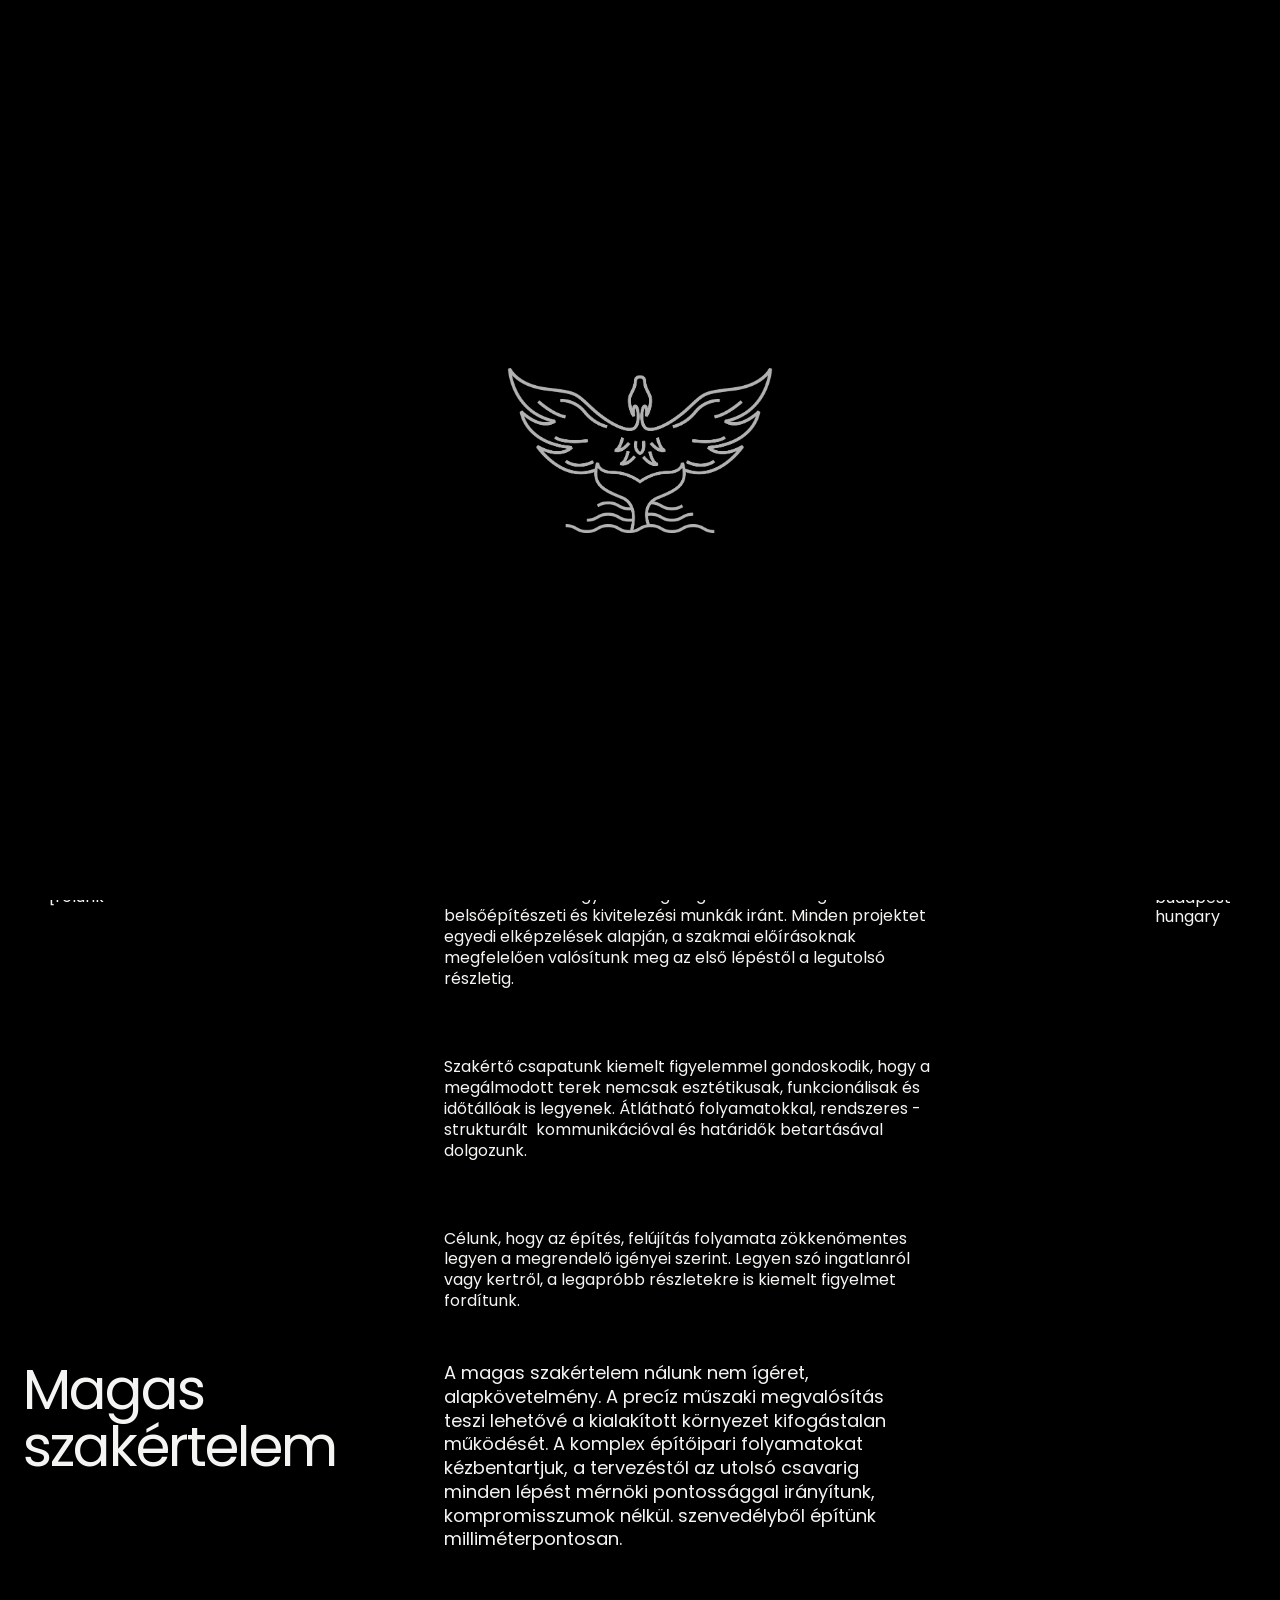
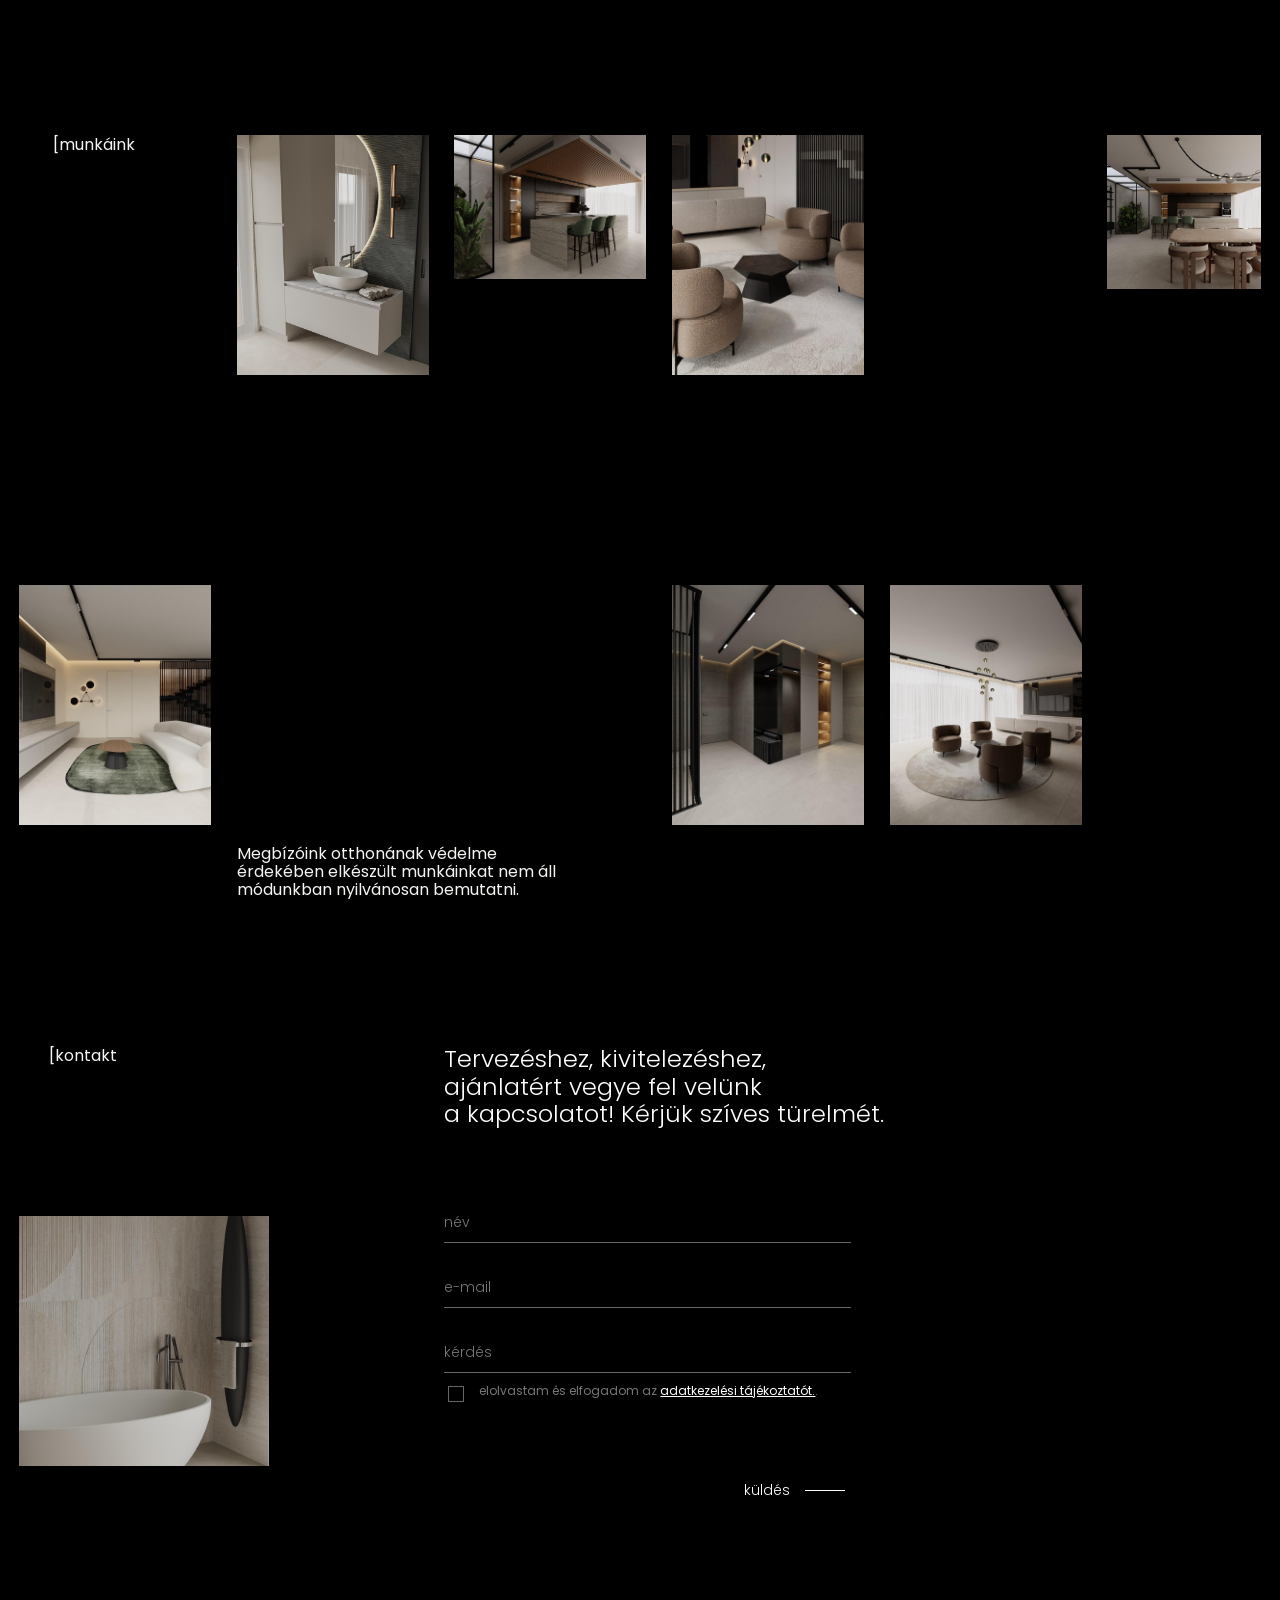
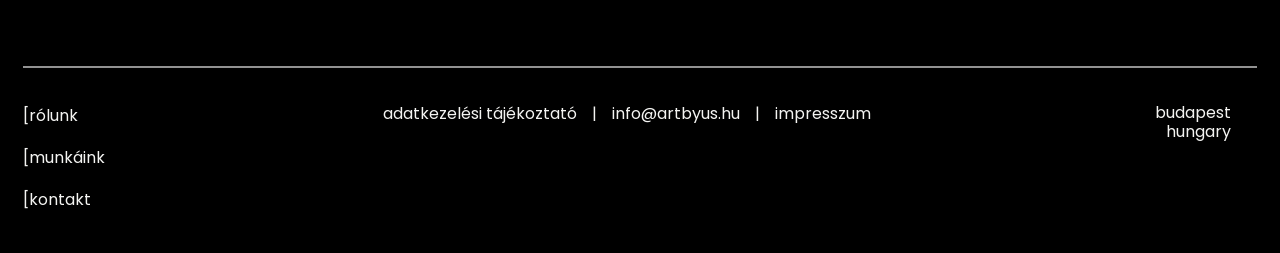
==== commit 47cdb125: "minor_changes" ====
--- a/index.html
+++ b/index.html
@@ -4,6 +4,7 @@
     <meta charset="UTF-8" />
     <meta name="viewport" content="width=device-width, initial-scale=1.0" />
     <meta name="theme-color" content="#000000" />
+    <link rel="icon" type="image/svg+xml" href="images/logo-ikon-fekete.svg">
     <meta
       name="description"
       content="Prémium belsőépítészeti és kivitelezési munkák."
@@ -41,8 +42,8 @@
 </header>
 
         <div class="hero__statement" id="top">
-          <h1>alapoktól átadásig.<br />ingatlanok, kertek.<span class="dot" aria-hidden="true"></span></h1>
-          <p>határidővel.<br />szerződéssel.<span class="dot" aria-hidden="true"></span></p>
+          <h1>Alapoktól átadásig.<br />ingatlanok, kertek.<span class="dot" aria-hidden="true"></span></h1>
+          <p>Határidővel.<br />szerződéssel.<span class="dot" aria-hidden="true"></span></p>
         </div>
       </section>
 
@@ -53,7 +54,7 @@
             Elkötelezettek vagyunk a legmagasabb minőségű belsőépítészeti és kivitelezési munkák iránt. Minden projektet egyedi elképzelések alapján, a szakmai előírásoknak megfelelően valósítunk meg az első lépéstől a legutolsó részletig.
           </p>
           <p>
-            Szakértő csapatunk kiemelt figyelmmel gondoskodik, hogy a megálmodott terek nemcsak esztétikusak, funkcionálisak és időtállóak is legyenek. Átlátható folyamatokkal, rendszeres -strukturált  kommunikációval és határidők betartásával dolgozunk.
+            Szakértő csapatunk kiemelt figyelemmel gondoskodik, hogy a megálmodott terek nemcsak esztétikusak, funkcionálisak és időtállóak is legyenek. Átlátható folyamatokkal, rendszeres -strukturált  kommunikációval és határidők betartásával dolgozunk.
           </p>
           <p>
             Célunk, hogy az építés, felújítás folyamata zökkenőmentes legyen a megrendelő igényei szerint. Legyen szó ingatlanról vagy kertről, a legapróbb részletekre is kiemelt figyelmet fordítunk.
@@ -63,9 +64,9 @@
       </section>
 
       <section class="expertise section" aria-labelledby="expertise-title">
-        <h2 class="expertise__title" id="expertise-title">magas<br />szakértelem</h2>
+        <h2 class="expertise__title" id="expertise-title">Magas<br />szakértelem</h2>
         <p class="expertise__copy copy-column">
-          A MAGAS SZAKÉRTELEM NÁLUNK NEM ÍGÉRET, ALAPKÖVETELMÉNY. A precíz műszaki megvalósítás teszi lehetővé a kialakított környezet kifogástalan működését. A KOMPLEX ÉPÍTŐIPARI FOLYAMATOKAT KÉZBEN TARTJUK, A TERVEZÉSTŐL AZ UTOLSÓ CSAVARIG MINDEN LÉPÉST MÉRNÖKI PONTOSSÁGGAL IRÁNYÍTUNK, KOMPROMISSZUMOK nélkül. szenvedélyből építünk milliméter pontosan. 
+          A magas szakértelem nálunk nem ígéret, alapkövetelmény. A precíz műszaki megvalósítás teszi lehetővé a kialakított környezet kifogástalan működését. A komplex építőipari folyamatokat kézbentartjuk, a tervezéstől az utolsó csavarig minden lépést mérnöki pontossággal irányítunk, kompromisszumok nélkül. szenvedélyből építünk milliméterpontosan. 
         </p>
       </section>
 
@@ -80,7 +81,7 @@
     <img src="images/PHOTO-2024-10-02-15-33-33.jpg" class="asset project project--4" alt="Projektkép 4">
     <img src="images/0c92886d-3f7a-4b99-bbfa-140351ad6e11.JPG" class="asset project project--5" alt="Projektkép 5">
     
-    <p class="portfolio__notice">Megbízóink otthonának védelmében a végleges munkát nem áll módunkban feltüntetni a weboldalon</p>
+    <p class="portfolio__notice">Megbízóink otthonának védelme érdekében elkészült munkáinkat nem áll módunkban nyilvánosan bemutatni.</p>
     
     <img src="images/PHOTO-2024-09-17-15-59-47 3.jpg" class="asset project project--6" alt="Projektkép 6">
     <img src="images/PHOTO-2024-10-02-15-33-33 2.jpg" class="asset project project--7" alt="Projektkép 7">
@@ -92,9 +93,9 @@
   <h2 class="section-label contact__label" id="contact-label">[kontakt</h2>
 
     <p class="contact__title">
-        TERVEZÉSHEZ, KIVITELEZÉSHEZ,<br>
-        AJÁNLATÉRT VEGYE FEL VELÜNK<br>
-        A KAPCSOLATOT! Kérjük szíves türelmét. 
+        Tervezéshez, kivitelezéshez,<br>
+        ajánlatért vegye fel velünk<br>
+        a kapcsolatot! Kérjük szíves türelmét. 
     </p>
 
     <img
@@ -158,7 +159,7 @@
         <div class="form-checkbox">
     <input type="checkbox" id="privacyConsent" name="privacyConsent" required>
     <label for="privacyConsent">
-        elolvastan és elfogadom az <a href="adatkezeles.html" target="_blank">adatkezelési tájékoztatót.</a>.
+        elolvastam és elfogadom az <a href="adatkezeles.html" target="_blank">adatkezelési tájékoztatót.</a>.
     </label>
 </div>
 
--- a/style.css
+++ b/style.css
@@ -654,6 +654,7 @@
     height: 214px;
     margin: 47px 0 0 6px;
   }
+  
 
   .project--4 {
     display: none;
@@ -684,6 +685,8 @@
     justify-self: start;
     margin-left: 13px;
   }
+
+ 
 
   .portfolio__notice {
     grid-column: 1 / 3;
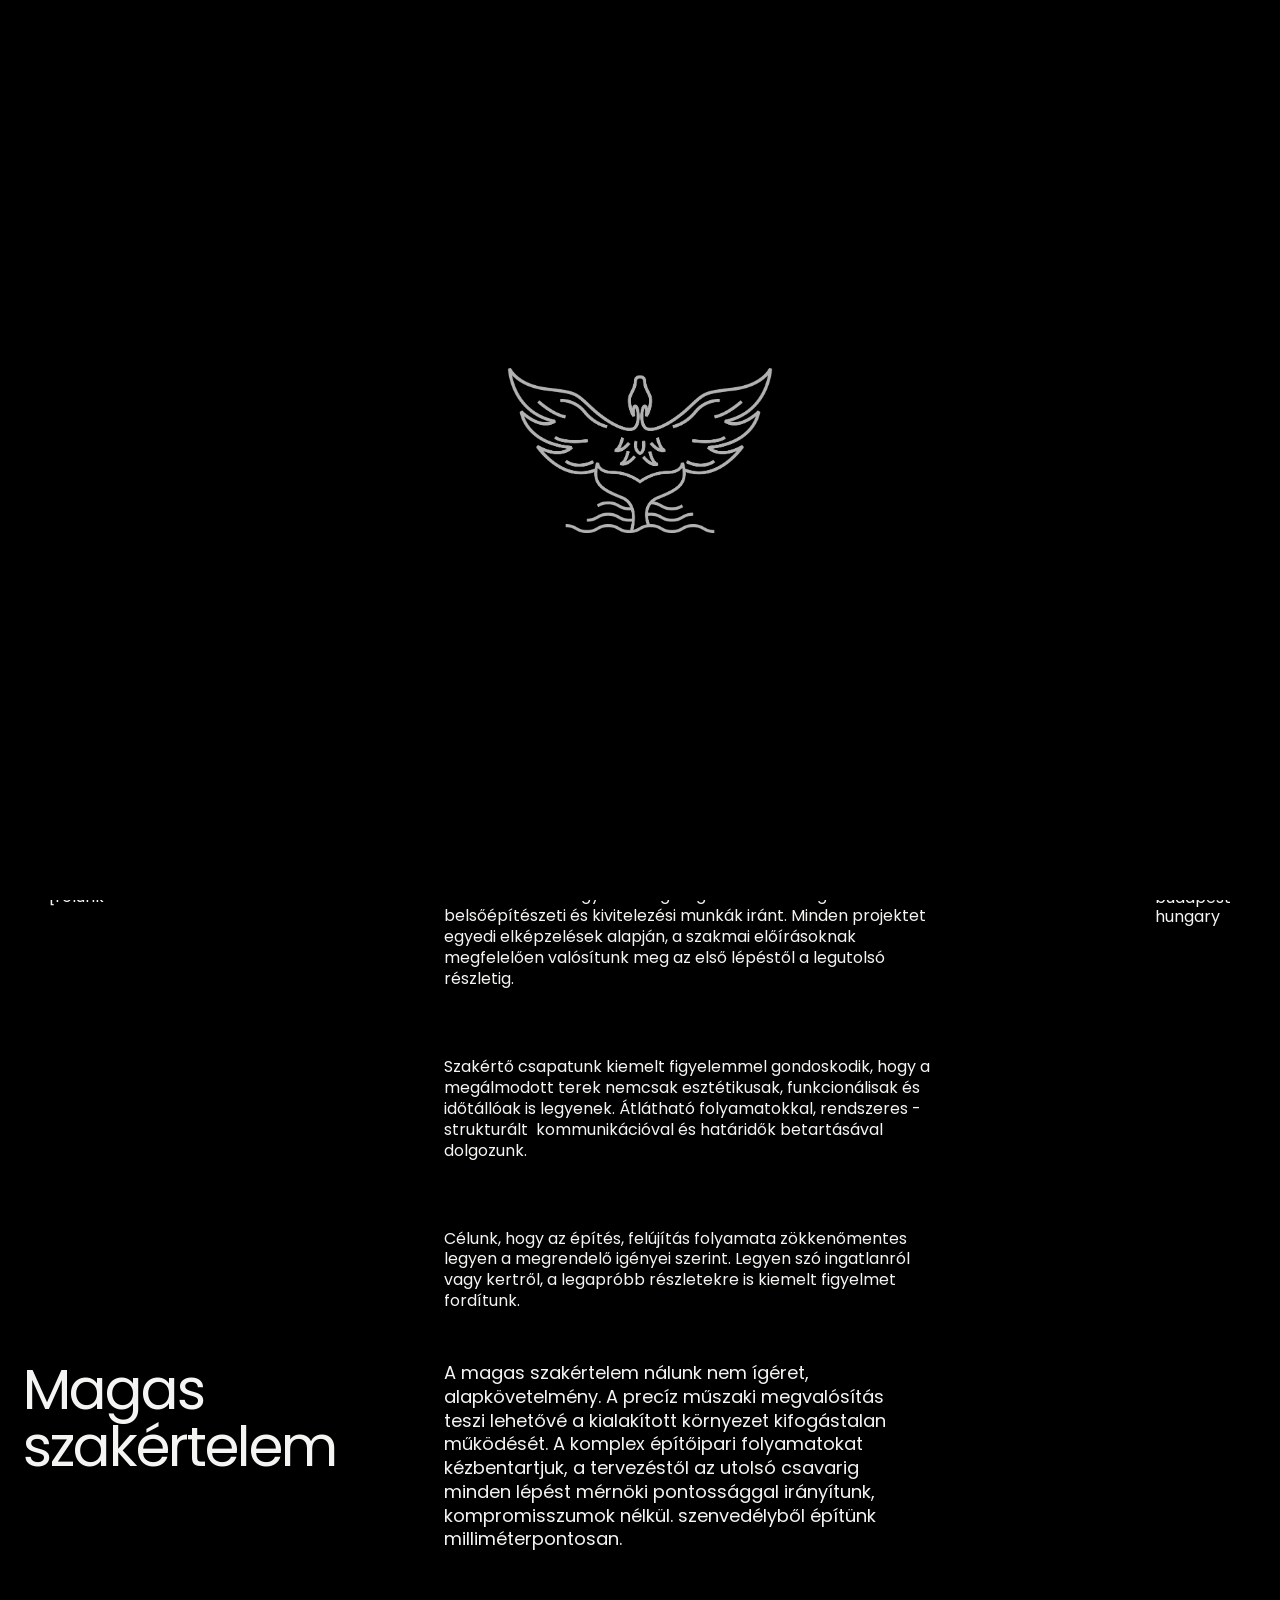
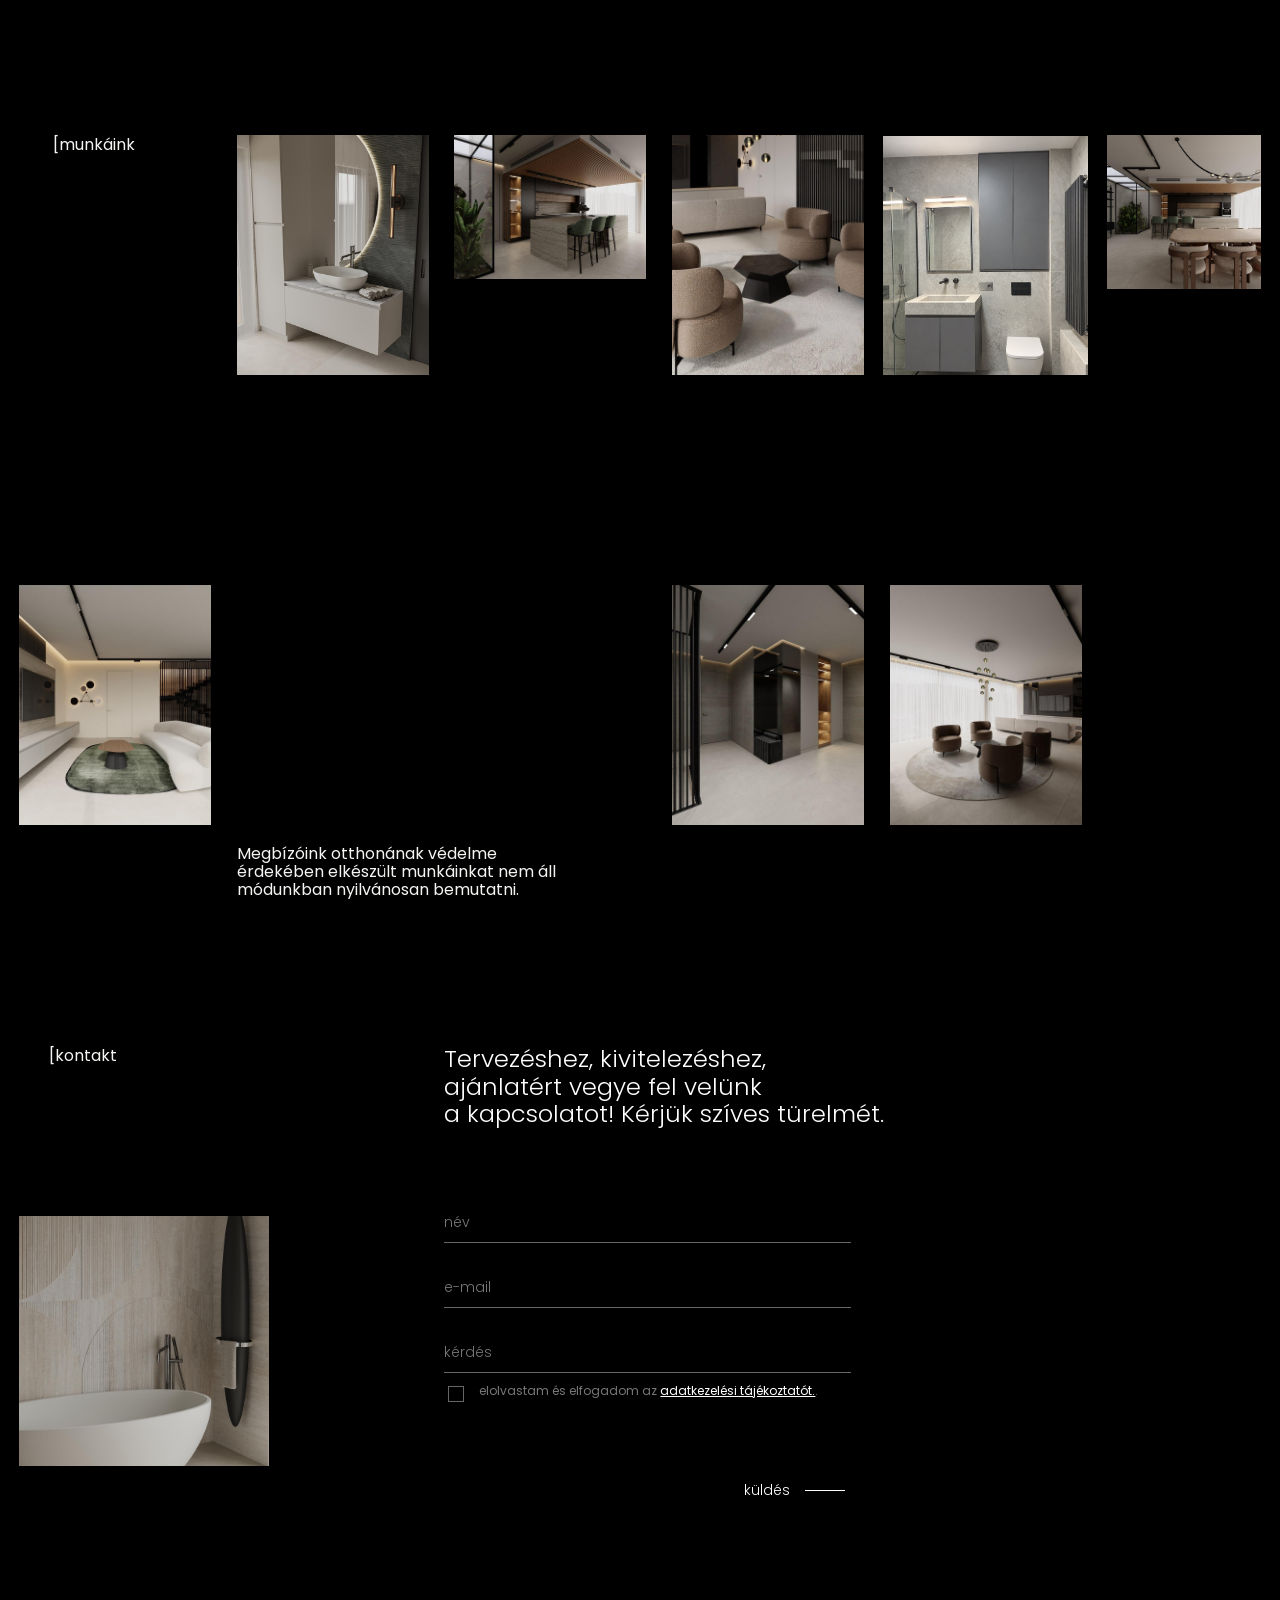
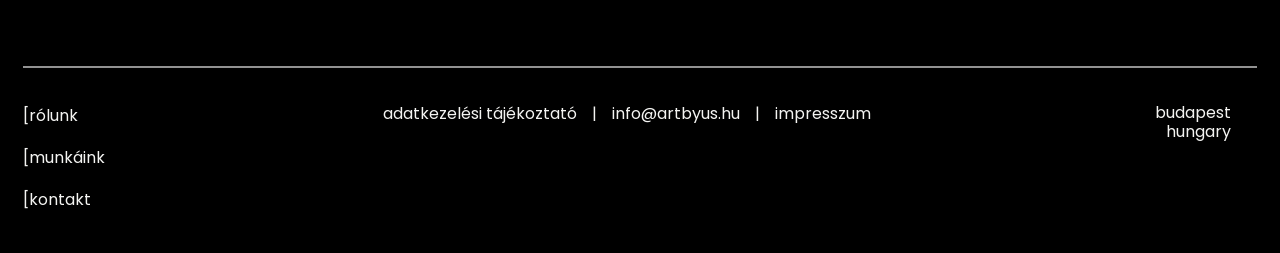
==== commit f6ea641a: "Add_photo" ====
--- a/index.html
+++ b/index.html
@@ -78,6 +78,7 @@
     <img src="images/565cecf7-5c51-49d3-b300-d4e71d8d6d9b.JPG" class="asset project project--1" alt="Projektkép 1">
     <img src="images/PHOTO-2024-10-02-15-33-32.jpg" class="asset project project--2" alt="Projektkép 2">
     <img src="images/PHOTO-2024-10-02-15-33-33 6.jpg" class="asset project project--3" alt="Projektkép 3">
+    <img src="images/68D35262-ABC6-4B67-9BF5-C5D3685B01EE.JPEG" class="asset project project--new" alt="Projektkép new">
     <img src="images/PHOTO-2024-10-02-15-33-33.jpg" class="asset project project--4" alt="Projektkép 4">
     <img src="images/0c92886d-3f7a-4b99-bbfa-140351ad6e11.JPG" class="asset project project--5" alt="Projektkép 5">
     
--- a/style.css
+++ b/style.css
@@ -390,6 +390,20 @@
   aspect-ratio: 4 / 5;
 }
 
+.project--new {
+  position: absolute;
+  top: 70.5px;
+  left: 69vw;
+
+  
+  width: 15.99vw;
+  aspect-ratio: 241.71 / 282.5;
+  
+  object-fit: cover; 
+  
+  
+  object-position: top;
+}
 
 .project--4 {
   top: 70px; 
